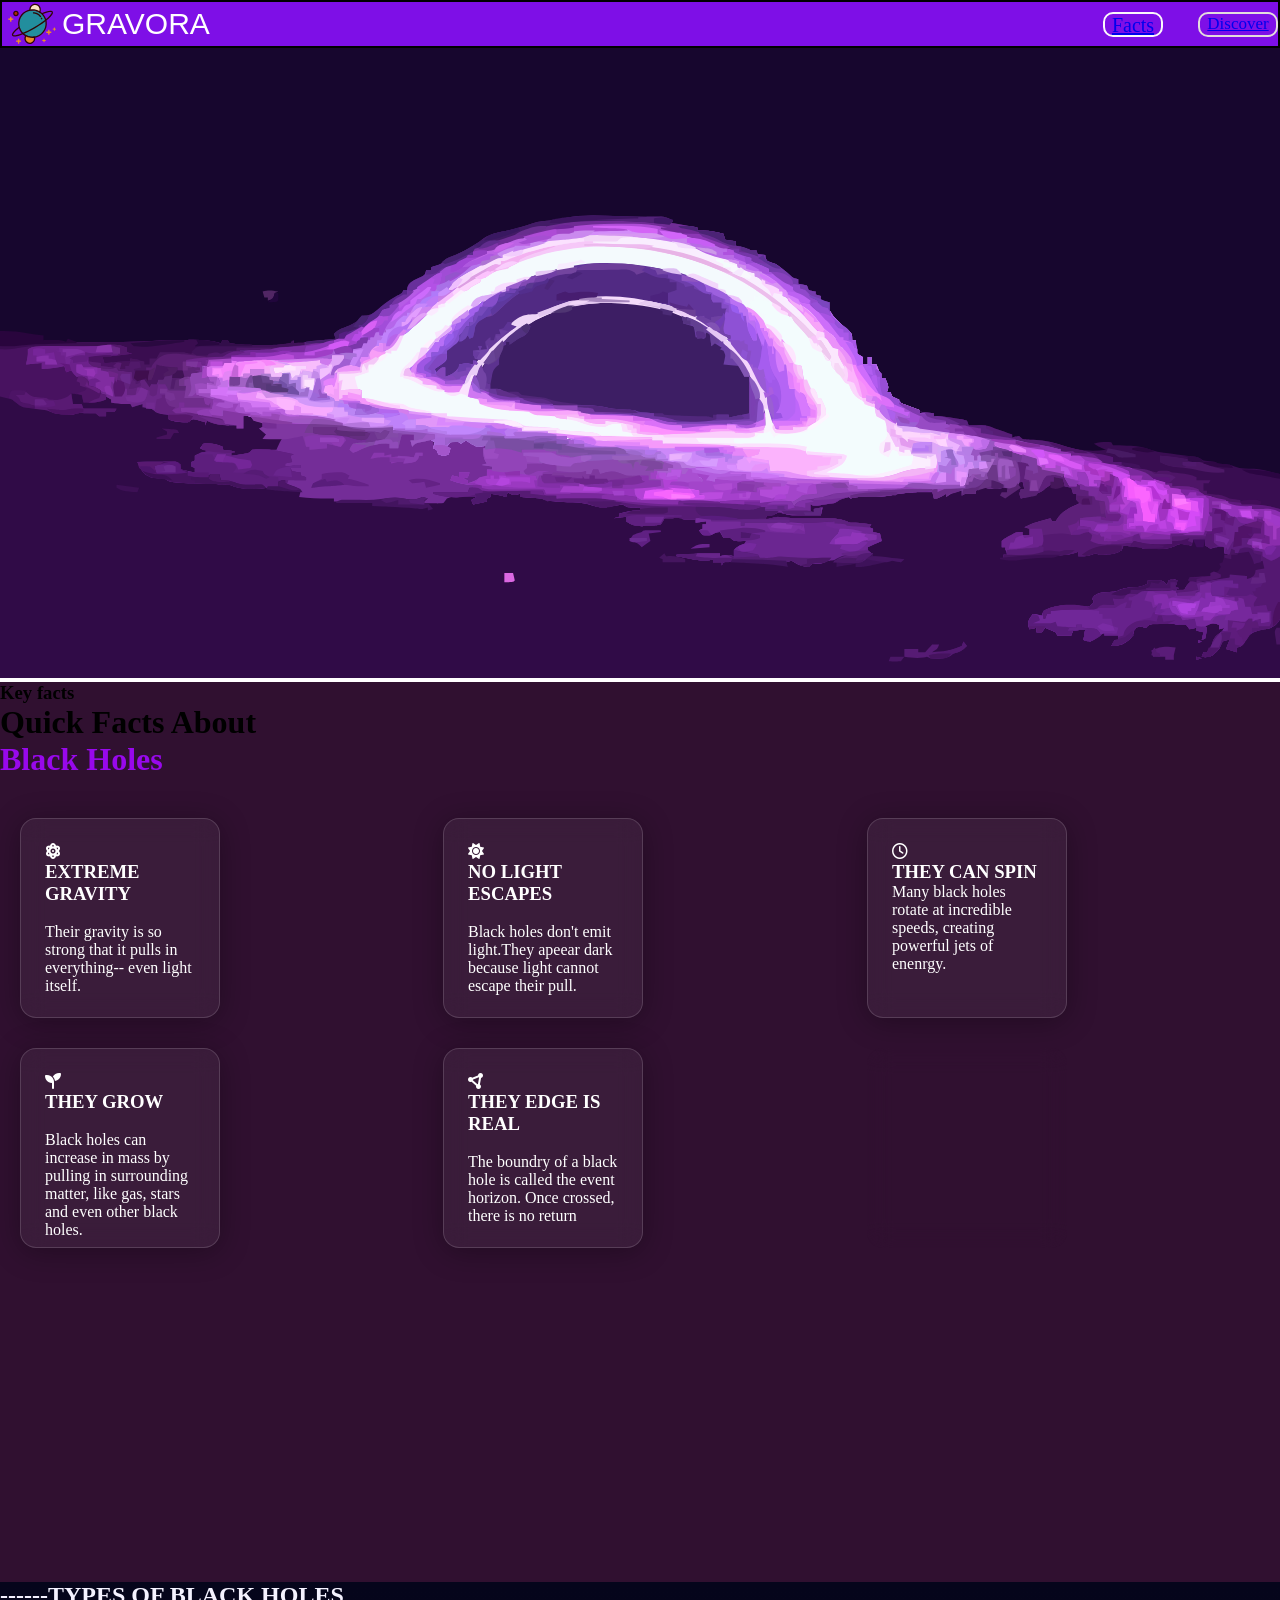
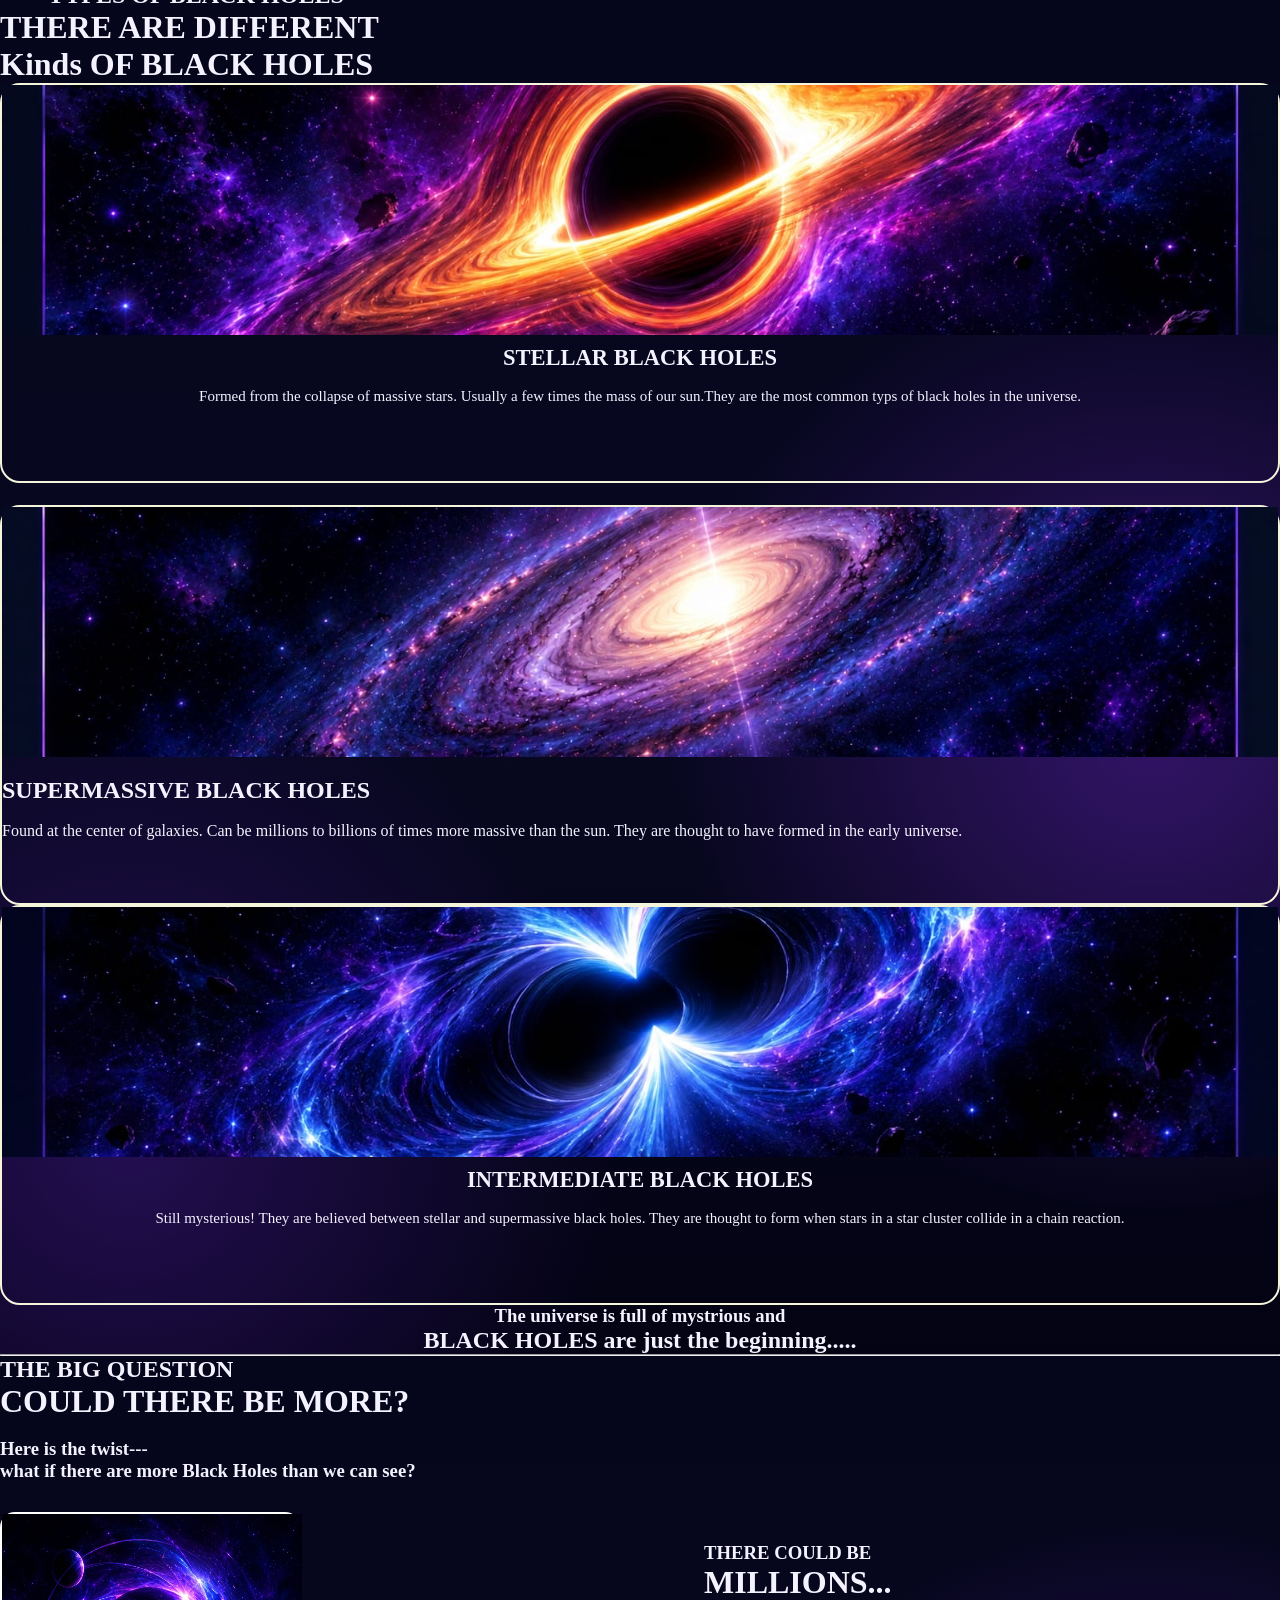
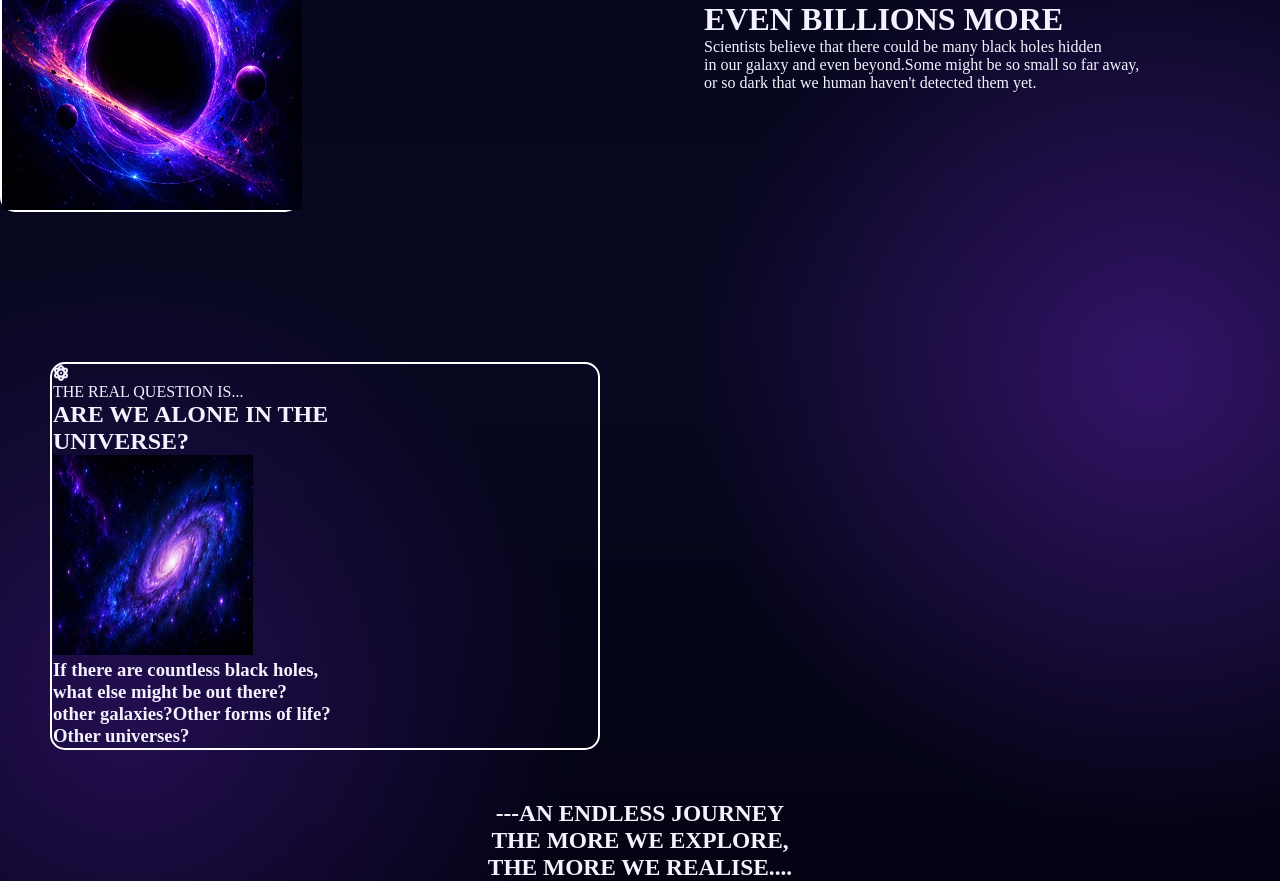
==== index.html @ 08307da7 "this push is just for confirm only CICD pipeline and design is still on progress" ====
<!DOCTYPE html>
<html lang="en">
<head>
    <meta charset="UTF-8">
    <meta name="viewport" content="width=device-width, initial-scale=1.0">
    <title>The mystery</title>
    <link rel="stylesheet" href="style.css">
    <link rel="stylesheet" href="https://cdnjs.cloudflare.com/ajax/libs/font-awesome/6.4.0/css/all.min.css">
</head>
<body>
<div class="navbar"> 
    <div class="logo">
    <img src="logo.svg" alt="Logo" Hspace="10" Vspace="10" width="60">
    <div class="logo-text"><p>GRAVORA</p></div>
    </div>
    <div class="navbutn">
       <div class="facts"> <a href="#facts">Facts</a></div>
       <div class="discover"><a href="#discover">Discover
       </a></div>
       </div>

    </div>
</div>  
<main>
   <div class="hero-image">
    <img src="bg image.svg" alt="background image" height="630px" width="100%">
   <div class="hero-text">
    </div>
   </div>
   <!--Second page about for information -->
   <div class="page2">
   <div class="page2text">
    <h3>Key facts</h3>
    </div>
    <div class="pagetext2">
    <h1>Quick Facts About</h1>
    </div>
    <div class="blk">
        <h1>Black Holes</h1>
    </div>
   <div class="cards-grid">
    <!--Cards code-->
    <div class="glass-card">
        <i class="fa-solid fa-atom"></i>
    
    <br>
    <h3>EXTREME GRAVITY</h3>
    <br>
    <P>Their gravity is so strong that it pulls
        in everything-- even light itself.
    </P>
    </div>
    <div class="glass-card">
    <i class="fa-solid fa-sun"></i>
    <h3> NO LIGHT ESCAPES</h3>
    <br>
    <P>Black holes don't emit light.They apeear dark 
        because light cannot escape their pull.
    </P>
    </div>
    <div class="glass-card">
    <i class="fa-regular fa-clock"></i>
    <h3>THEY CAN SPIN</h3>
    <P>Many black holes rotate at incredible speeds,
        creating powerful jets of enenrgy.
    </P>
    </div>
    <div class="glass-card">
    <i class="fa-solid fa-seedling"></i>
    <h3>THEY GROW</h3>
    <BR>
<P> Black holes can increase in mass by pulling in surrounding
    matter, like gas, stars and even other black holes.
</P>
    </div>
    <div class="glass-card">
    <i class="fa-solid fa-circle-nodes"></i>
    <h3>THEY EDGE IS REAL</h3>
    <BR>
    <P>The boundry of a black hole is called the event horizon.
         Once crossed, there is no return</P>
    </div>
    <div class="glass-card">
    <i class="fa-solid fa-hands-holding-circle"></i>
    <h3>THEY HELP THE UNIVERSE</h3>
    <BR>
    <P>Black holes play an crucial role in the formation of galaxies and
        the balance of the cosmos.
    </P>
    </div>

   </div>
   </div>
   <div class="page3">
    <h2>------TYPES OF BLACK HOLES</h2>
    <H1>THERE ARE DIFFERENT<BR>
     Kinds OF BLACK HOLES
    </H1>
    <div class="info-cards">
    <div class="cards3">
    <div class="bh-card"><img src="1st.jpeg" alt="stellar"></div>
    <div class="onetext"><h2>STELLAR BLACK HOLES</h2>
    <BR>
    <P>Formed from the collapse of massive stars. Usually
        a few times the mass of our sun.They are the most 
        common typs of black holes in the universe.
    </P>
    </div>
    </div>
   <div class="cards3">
    <div class="bh-card"><img src="2nd.jpeg" alt="stellar"></div>
    <div class="secondtext"></div><h2>SUPERMASSIVE BLACK HOLES</h2>
    <BR>
    <P>
     Found at the center of galaxies. Can be millions to
     billions of times more massive than the sun. They
      are thought to have formed in the early universe.   
    </P>
    </div>
    </div>

   <div class="cards3">
    <div class="bh-card"><img src="3rd.jpeg" alt="stellar"></div>
    <div class="thirdtext"><h2>INTERMEDIATE BLACK HOLES</h2>
    <BR>
    <P>Still mysterious! They are believed between stellar
       and supermassive black holes. They are thought to form when stars
        in a star cluster collide in a chain reaction.
    </P>
    </div>
    </div>
    <div class="lasttext">
        <h3>The universe is full of mystrious and</h3>
        <h2>BLACK HOLES are just the beginning.....</h2>
    </div>
    </div>
    <hr>
    <!--Code for the fourth page-->
    <div class="fourthpage">
        <div class="starttext">
        <H2>THE BIG QUESTION</H2>
          <H1> COULD THERE BE MORE?</H1>
        </div>
        <br>
        <div class="LINES">
          <h3>Here is the twist---<br>
            what if there are more Black Holes than we can see?
          </h3> 
        </div>
        <div class="blackholeimg">
            <img src="side.jpeg" alt="blkhole" width="300">
        </div>
        <div class="TEXT">
            <h3>THERE COULD BE</h3>
            <H1>MILLIONS...<BR>
            EVEN BILLIONS MORE</H1>
            <p>Scientists believe that there could be many black holes hidden<br>
            in our galaxy and even beyond.Some might be so small so far away,<br>
        or so dark that we human haven't detected them yet.</p>
        </div>
        <div class="box">
            <i class="fa-solid fa-atom"></i>
             <p> THE REAL QUESTION IS...
             </p>
             <h2>ARE WE ALONE IN THE<BR>
            UNIVERSE?</h2>
        
            <div class="monster"><img src="boximage.jpeg" alt="universe" height="200" width="200"></div>
            <div class="paragraph">
            <h3>If there are countless black holes,<br>
            what else might be out there?<br>
        other galaxies?Other forms of life?<br>
    Other universes?</h3>
    </div>
        </div>
        <div class="bottomtext">
            <h3>---AN ENDLESS JOURNEY<BR>
                THE MORE WE EXPLORE,<BR>
                THE MORE WE REALISE....
            </h3>
        </div>
    </div>
   </main>

</body>
</html>
---- style.css ----
*{
    padding:0%;
    margin:0%;
    box-sizing:border-box;
}
.logo{
    display:flex;
    justify-content:flex-start;
    align-items:center;
}
.navbar{
    height:3em;
    display:flex;
    justify-content:space-between;
    align-items:center;
    border:2px solid black;
    background-color:rgb(126, 15, 231)
}
.navbutn{
    display:flex;
    justify-content:space-evenly;
    align-items:center;
    gap:35px;

}
.logo-text{
    font-size:30px;
    color: white;
    font-family:sans-serif;
}
.facts{
    border: 2px solid rgb(251, 248, 251);
    color:rgb(34, 32, 36);
    border-radius:10px;
    height: 25px;
    width: 60px;
    display:flex;
    justify-content:space-evenly;
    text-decoration:none;
    align-items:left;
    font-size:20px;
    text-decoration:none;
}
.discover{
    border:2px solid rgb(228, 220, 220);
    border-radius:10px;
    height: 25px;
    width: 80px;
    display:flex;
    justify-content:space-around;
    align-items:center;
   font-size:17px;
   font-family:kohinoor;
   color:seashell;
}
.page2text{
    margin-top:0px;

}
.blk{
    color:rgb(152, 8, 236);
}
.page2{
    background-color:rgb(48, 16, 48);
    min-height:100vh;
    padding-bottom:40px;
    margin-top:0px;
}
.cards-grid{
    display:grid;
    grid-template-columns:repeat(3,1fr);
    gap:30px;
    margin-top:40px;
    padding:0 20px;
}
.glass-card{
    background:rgba(255,255,255,0.05);
    backdrop-filter:blur(12px);
    -webkit-backdrop-filter:blur(12px);
    border:1px solid rgba(255, 255, 255, 0.15);
    box-shadow:0 4px 30px rgba(0, 0, 0, 0.3);
    border-radius:16px;
    padding:24px;
    color:#ffffff;
    height:200px;
    width:200px
}
.page3{
    position:relative;
    min-height:100vh;
    background:radial-gradient(circle at 90% 55%, rgba(102,35,190,0.45),
    transparent 35%),
    radial-gradient(circle at 10% 85%, rgba(72,25,150,0.45),
    transparent 30%),
    linear-gradient(180deg,#05051b 0%,#080821 50%,#030313 100%);
    color:#f4f2ff;
}
.info-cards{
    display:grid;
    grid-template-columns:repeat(auto_fit, minmax(350px, 1fr));
    gap:22px;
}
.cards3{
    border: 2px solid beige;
    border-radius:20px;
    height:400px;
    width:100%;
    

}
.bh-card img{
    width:100%;
    height:250px;
    object-fit:cover;
    display:block;
    margin-top: 0px;
    padding:0px;
}
.onetext{
    padding:10px;
margin-bottom:0px;
    font-size:15px;
    text-align:center;
}
.secondtext{
    padding:10px;
    margin-bottom:0px;
    font-size:15px;
    text-align:center;
}
.thirdtext{
    padding:10px;
    font-size:15px;
    text-align:center;
}
.lasttext{
    text-align:center;
}
.fourthpage{
    
    position:relative;
    min-height:100vh;
    background:radial-gradient(circle at 90% 55%, rgba(102,35,190,0.45),
    transparent 35%),
    radial-gradient(circle at 10% 85%, rgba(72,25,150,0.45),
    transparent 30%),
    linear-gradient(180deg,#05051b 0%,#080821 50%,#030313 100%);
    color:#f4f2ff;
}
.blackholeimg{
    display:flex;
    justify-content:left;
    margin-top:30px;
    border:2px white solid;
    height:300px;
    width:300px;
    border-radius:15px;
}
.TEXT{
   margin-left:auto;
   width:45%;
   transform:translateY(-270px);

}
.box{
    border:2px solid white;
    height:px;
    width:550px;
    border-radius:15px;
    padding:1px;
    margin:50px;
    margin-top:0px

}
.bottomtext{
    text-align:center;
    font-size:20px;
}
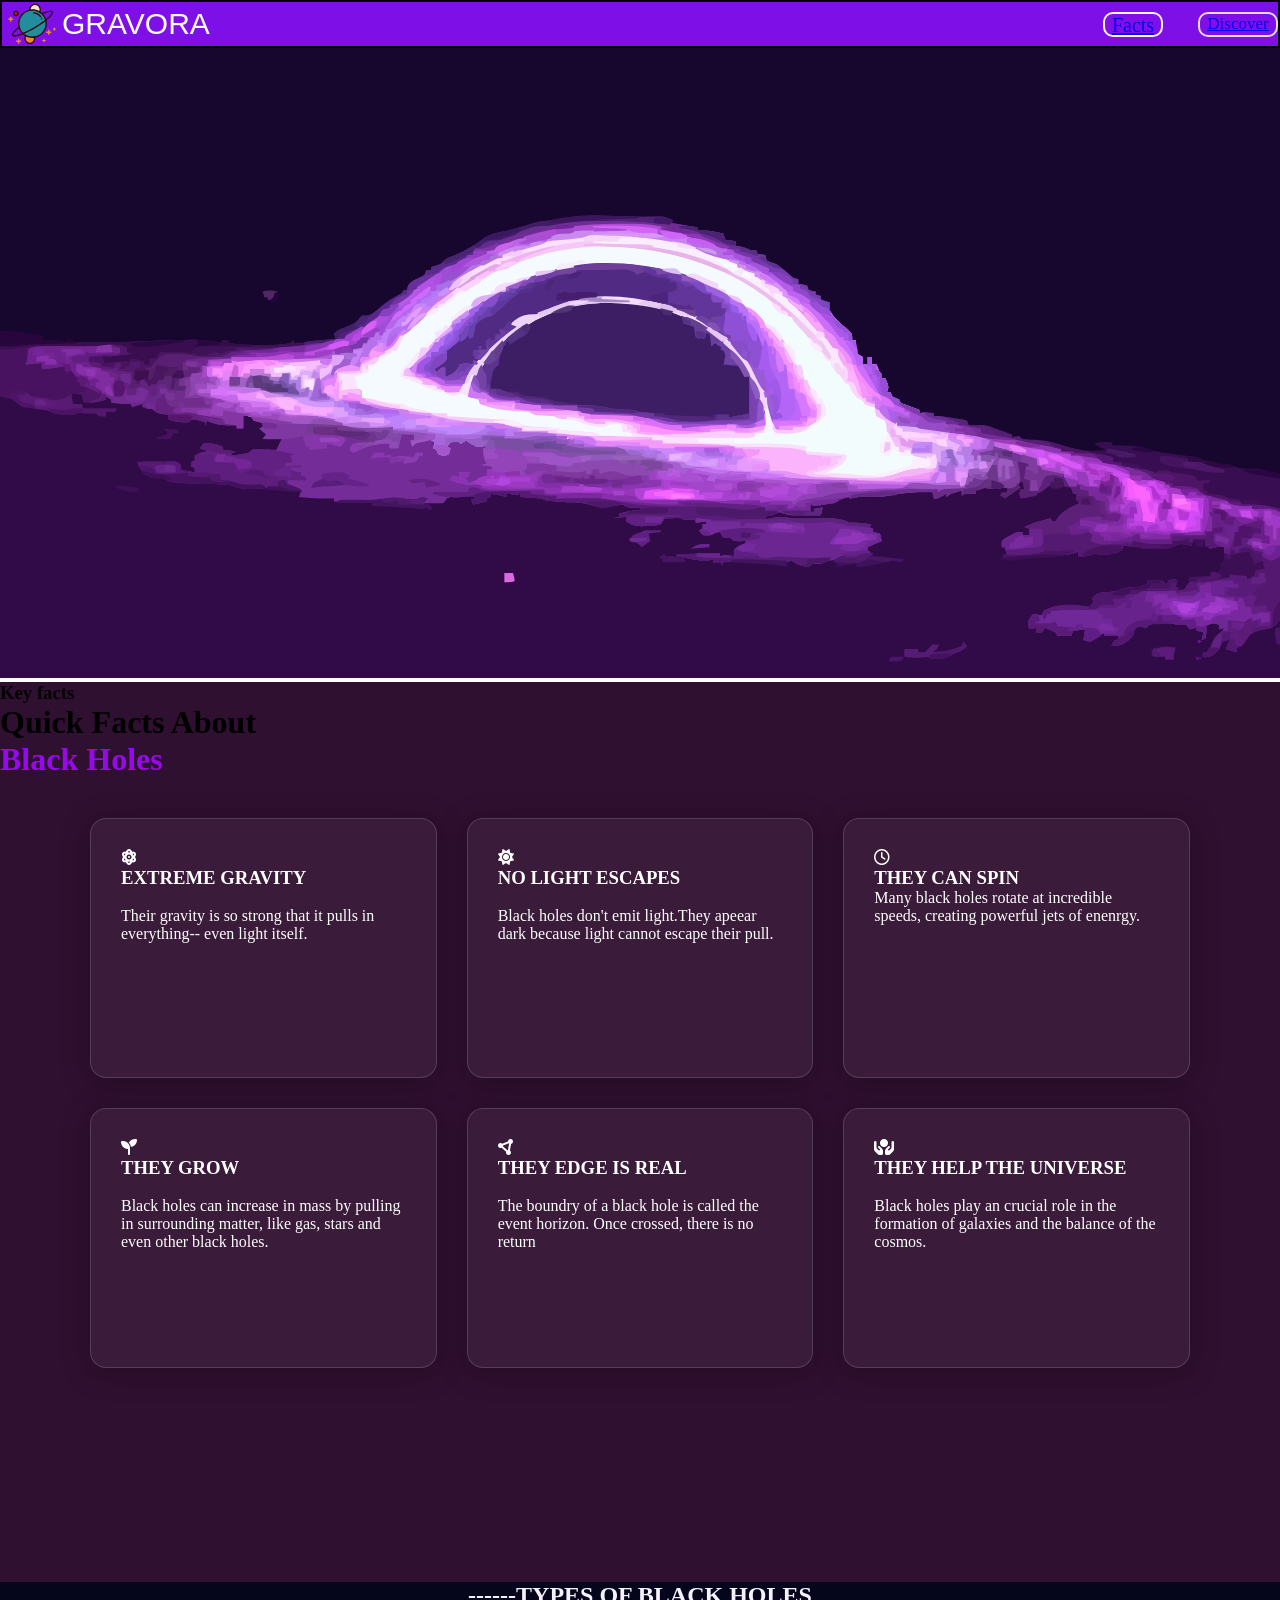
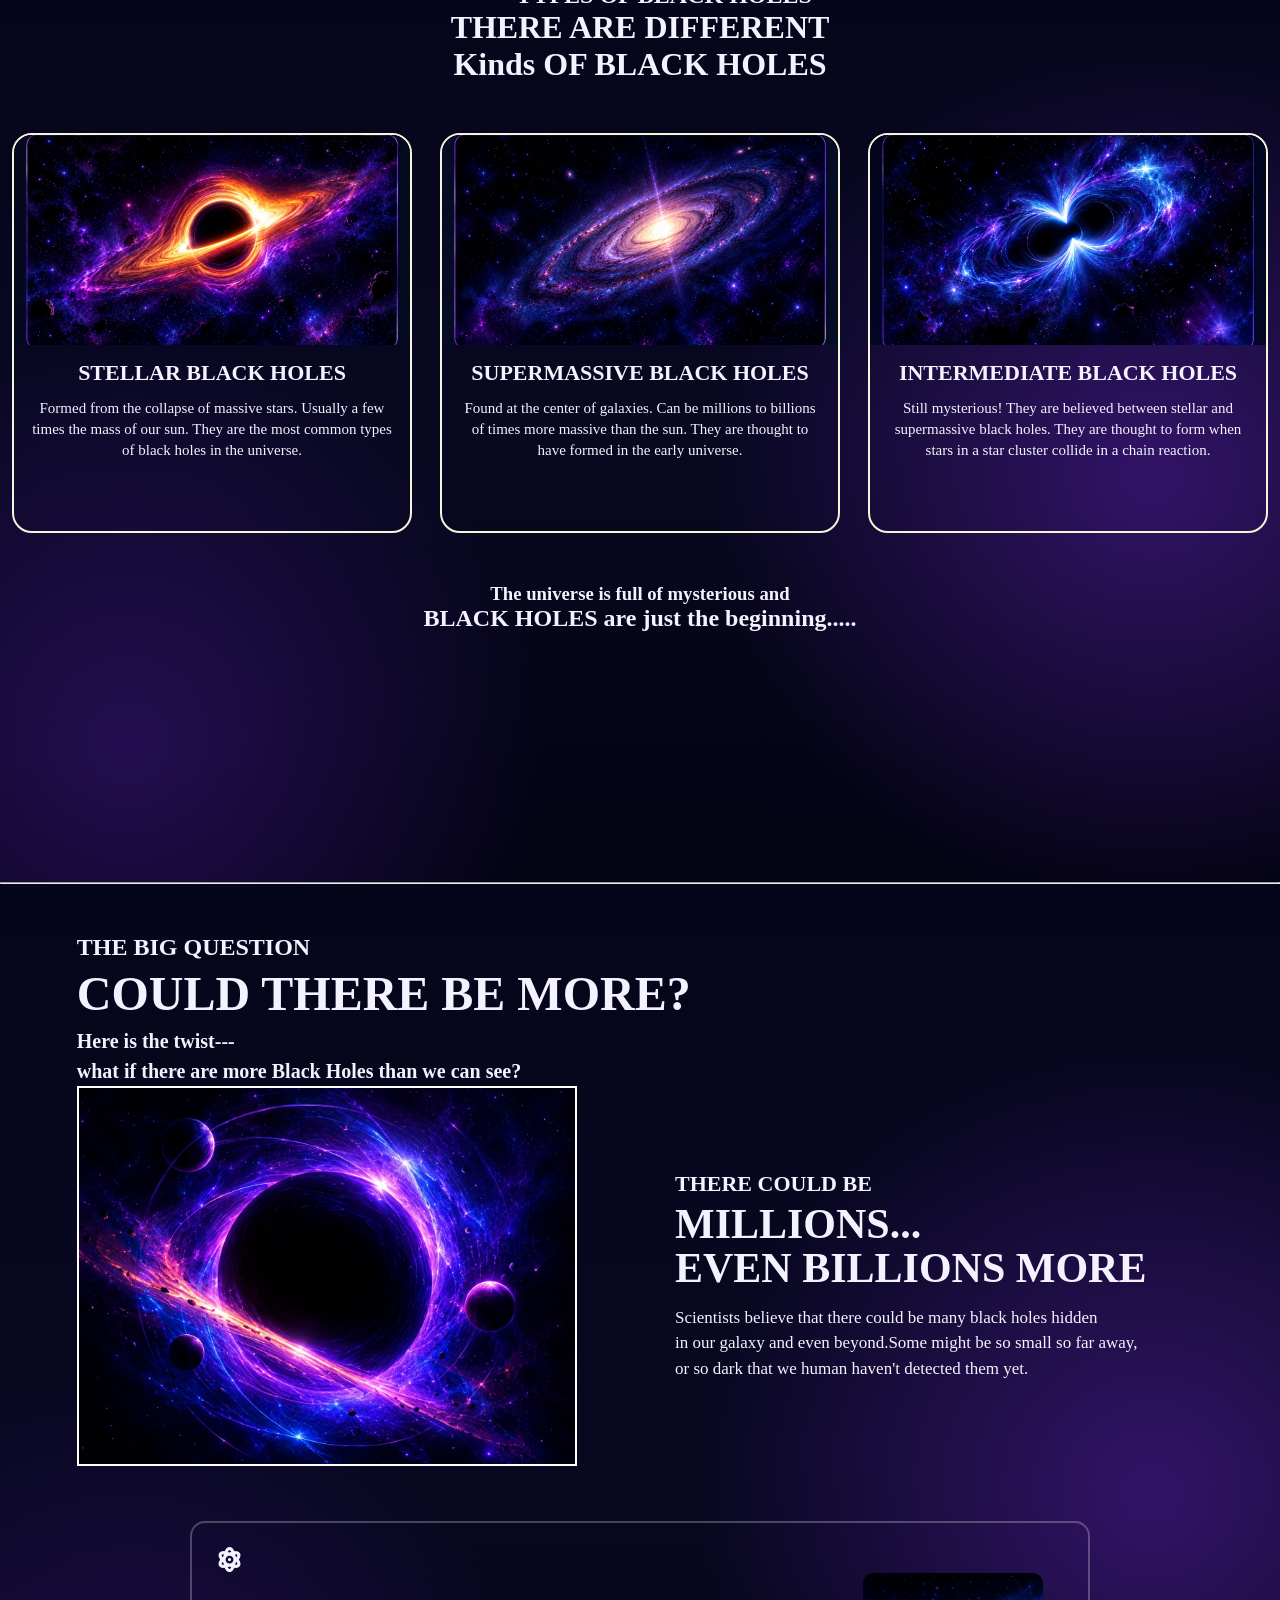
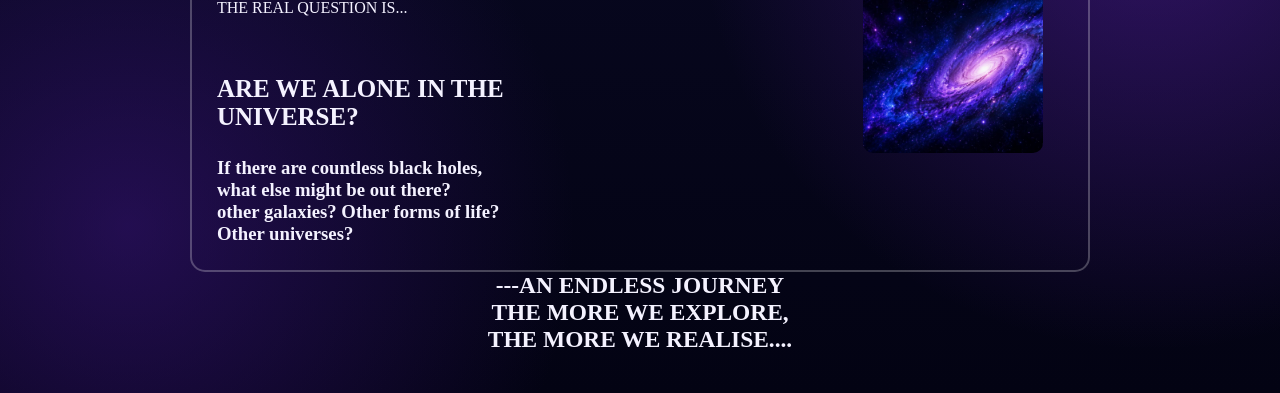
==== commit 67b319b0: "fixing some ui part like 3rd and 4th page are responsive now" ====
--- a/index.html
+++ b/index.html
@@ -91,91 +91,138 @@
 
    </div>
    </div>
-   <div class="page3">
+    <div class="page3">
+
     <h2>------TYPES OF BLACK HOLES</h2>
-    <H1>THERE ARE DIFFERENT<BR>
-     Kinds OF BLACK HOLES
-    </H1>
+
+    <h1>
+        THERE ARE DIFFERENT<br>
+        Kinds OF BLACK HOLES
+    </h1>
+
     <div class="info-cards">
-    <div class="cards3">
-    <div class="bh-card"><img src="1st.jpeg" alt="stellar"></div>
-    <div class="onetext"><h2>STELLAR BLACK HOLES</h2>
-    <BR>
-    <P>Formed from the collapse of massive stars. Usually
-        a few times the mass of our sun.They are the most 
-        common typs of black holes in the universe.
-    </P>
-    </div>
-    </div>
-   <div class="cards3">
-    <div class="bh-card"><img src="2nd.jpeg" alt="stellar"></div>
-    <div class="secondtext"></div><h2>SUPERMASSIVE BLACK HOLES</h2>
-    <BR>
-    <P>
-     Found at the center of galaxies. Can be millions to
-     billions of times more massive than the sun. They
-      are thought to have formed in the early universe.   
-    </P>
-    </div>
-    </div>
-
-   <div class="cards3">
-    <div class="bh-card"><img src="3rd.jpeg" alt="stellar"></div>
-    <div class="thirdtext"><h2>INTERMEDIATE BLACK HOLES</h2>
-    <BR>
-    <P>Still mysterious! They are believed between stellar
-       and supermassive black holes. They are thought to form when stars
-        in a star cluster collide in a chain reaction.
-    </P>
-    </div>
-    </div>
+
+        <!-- CARD 1 -->
+        <div class="cards3">
+            <div class="bh-card">
+                <img src="1st.jpeg" alt="stellar">
+            </div>
+
+            <div class="onetext">
+                <h2>STELLAR BLACK HOLES</h2>
+                <p>
+                    Formed from the collapse of massive stars. Usually
+                    a few times the mass of our sun. They are the most
+                    common types of black holes in the universe.
+                </p>
+            </div>
+        </div>
+
+
+        <!-- CARD 2 -->
+        <div class="cards3">
+            <div class="bh-card">
+                <img src="2nd.jpeg" alt="supermassive">
+            </div>
+
+            <div class="secondtext">
+                <h2>SUPERMASSIVE BLACK HOLES</h2>
+                <p>
+                    Found at the center of galaxies. Can be millions to
+                    billions of times more massive than the sun. They
+                    are thought to have formed in the early universe.
+                </p>
+            </div>
+        </div>
+
+
+        <!-- CARD 3 -->
+        <div class="cards3">
+            <div class="bh-card">
+                <img src="3rd.jpeg" alt="intermediate">
+            </div>
+
+            <div class="thirdtext">
+                <h2>INTERMEDIATE BLACK HOLES</h2>
+                <p>
+                    Still mysterious! They are believed between stellar
+                    and supermassive black holes. They are thought to form
+                    when stars in a star cluster collide in a chain reaction.
+                </p>
+            </div>
+        </div>
+
+    </div>
+
+
+    <!-- TEXT BELOW ALL THREE CARDS -->
     <div class="lasttext">
-        <h3>The universe is full of mystrious and</h3>
+        <h3>The universe is full of mysterious and</h3>
         <h2>BLACK HOLES are just the beginning.....</h2>
     </div>
-    </div>
-    <hr>
+
+</div>
+
+<hr>
     <!--Code for the fourth page-->
     <div class="fourthpage">
         <div class="starttext">
-        <H2>THE BIG QUESTION</H2>
-          <H1> COULD THERE BE MORE?</H1>
-        </div>
-        <br>
+          <h2>THE BIG QUESTION</h2>
+          <h1> COULD THERE BE MORE?</h1>
+        </div>
+        
         <div class="LINES">
-          <h3>Here is the twist---<br>
+          <h3>
+            Here is the twist---<br>
             what if there are more Black Holes than we can see?
           </h3> 
         </div>
-        <div class="blackholeimg">
-            <img src="side.jpeg" alt="blkhole" width="300">
-        </div>
+        <!--giving this image to a container img + text -->
+        <div class="question-content">
+
+            <div class="blackholeimg">
+                <img src="side.jpeg" alt="black hole" >
+            </div>
+        
         <div class="TEXT">
             <h3>THERE COULD BE</h3>
-            <H1>MILLIONS...<BR>
-            EVEN BILLIONS MORE</H1>
-            <p>Scientists believe that there could be many black holes hidden<br>
-            in our galaxy and even beyond.Some might be so small so far away,<br>
-        or so dark that we human haven't detected them yet.</p>
-        </div>
+
+            <h1>
+                MILLIONS...<br>
+                EVEN BILLIONS MORE
+            </h1>
+            <p>
+                Scientists believe that there could be many black holes hidden<br>
+                 in our galaxy and even beyond.Some might be so small so far away,<br>
+                or so dark that we human haven't detected them yet.
+            </p>
+        </div>
+     </div>
+        <!-- question box guys -->
         <div class="box">
+
             <i class="fa-solid fa-atom"></i>
-             <p> THE REAL QUESTION IS...
-             </p>
-             <h2>ARE WE ALONE IN THE<BR>
-            UNIVERSE?</h2>
+
+            <p> THE REAL QUESTION IS...</p>
+            <h2>ARE WE ALONE IN THE<br>
+                UNIVERSE?</h2>
         
-            <div class="monster"><img src="boximage.jpeg" alt="universe" height="200" width="200"></div>
+            <div class="monster">
+                <img src="boximage.jpeg" alt="universe" >
+            </div>
+
             <div class="paragraph">
             <h3>If there are countless black holes,<br>
-            what else might be out there?<br>
-        other galaxies?Other forms of life?<br>
-    Other universes?</h3>
-    </div>
-        </div>
+                what else might be out there?<br>
+                other galaxies? Other forms of life?<br>
+                Other universes?
+            </h3>
+    </div>
+</div>
+
         <div class="bottomtext">
-            <h3>---AN ENDLESS JOURNEY<BR>
-                THE MORE WE EXPLORE,<BR>
+            <h3>---AN ENDLESS JOURNEY<br>
+                THE MORE WE EXPLORE,<br>
                 THE MORE WE REALISE....
             </h3>
         </div>
--- a/style.css
+++ b/style.css
@@ -70,8 +70,8 @@
     display:grid;
     grid-template-columns:repeat(3,1fr);
     gap:30px;
-    margin-top:40px;
-    padding:0 20px;
+    width: min(1100px, 90%);
+    margin: 40px auto 0;
 }
 .glass-card{
     background:rgba(255,255,255,0.05);
@@ -80,10 +80,14 @@
     border:1px solid rgba(255, 255, 255, 0.15);
     box-shadow:0 4px 30px rgba(0, 0, 0, 0.3);
     border-radius:16px;
-    padding:24px;
+    padding:30px;
     color:#ffffff;
-    height:200px;
-    width:200px
+    height:260px;
+    width:100%;
+}
+.page3 > h2,
+.page3 > h1 {
+    text-align: center;
 }
 .page3{
     position:relative;
@@ -97,82 +101,262 @@
 }
 .info-cards{
     display:grid;
-    grid-template-columns:repeat(auto_fit, minmax(350px, 1fr));
-    gap:22px;
+    grid-template-columns:repeat(3, 400px);
+    justify-content:center;
+    flex-wrap:wrap;
+    gap:28px;
+    padding:50px;
+    align-items: flex-start;
 }
 .cards3{
     border: 2px solid beige;
     border-radius:20px;
     height:400px;
-    width:100%;
-    
-
+    width:400px;
+    overflow: hidden;
 }
 .bh-card img{
     width:100%;
-    height:250px;
+    height:210px;
     object-fit:cover;
     display:block;
     margin-top: 0px;
     padding:0px;
 }
 .onetext{
-    padding:10px;
-margin-bottom:0px;
-    font-size:15px;
-    text-align:center;
-}
-.secondtext{
-    padding:10px;
+    padding:15px;
     margin-bottom:0px;
     font-size:15px;
     text-align:center;
+    color:#f4f2ff
+}
+.secondtext{
+    padding:15px;
+    margin-bottom:0px;
+    font-size:15px;
+    text-align:center;
+    color:#f4f2ff
 }
 .thirdtext{
-    padding:10px;
+    padding:15px;
     font-size:15px;
     text-align:center;
+    color:#f4f2ff
+}
+.onetext h2,.secondtext h2,.thirdtext h2 {
+    font-size: 22px;
+    margin-bottom: 12px;
+}
+.onetext p,.secondtext p,.thirdtext p {
+    font-size: 15px;
+    line-height: 1.4;
 }
 .lasttext{
     text-align:center;
 }
 .fourthpage{
-    
     position:relative;
     min-height:100vh;
-    background:radial-gradient(circle at 90% 55%, rgba(102,35,190,0.45),
-    transparent 35%),
-    radial-gradient(circle at 10% 85%, rgba(72,25,150,0.45),
-    transparent 30%),
-    linear-gradient(180deg,#05051b 0%,#080821 50%,#030313 100%);
+    padding: 50px 6% 40px;
+    background:
+      radial-gradient(
+        circle at 90% 55%, 
+        rgba(102,35,190,0.45),
+        transparent 35%
+ ),
+    radial-gradient(
+       circle at 10% 85%,
+     rgba(72,25,150,0.45),
+       transparent 30%
+       ),
+    linear-gradient(
+        180deg,
+        #05051b 0%,
+        #080821 50%,
+        #030313 100%
+        );
     color:#f4f2ff;
 }
+/* top heading guys starttext wala */
+.starttext{
+    text-align: left;
+    margin-bottom: 5px;
+}
+.starttext h2 {
+    font-size: 24px;
+    margin-bottom: 5px;
+}
+.starttext h1 {
+    font-size: 48px;
+    margin: 0;
+}
+/* twist wali line guys hara pr h */
+.LINES h3 {
+    font-size: 20px;
+    line-height: 1.5;
+}
+/* image and text wala container jo nya div bana h */
+.question-content {
+    display: grid;
+    grid-template-columns: 1fr 1fr;
+    align-items: center;
+    gap: 70px;
+    max-width: 1200px;
+    margin: 0 auto;
+}
+/* black hole wali image */
 .blackholeimg{
-    display:flex;
-    justify-content:left;
-    margin-top:30px;
-    border:2px white solid;
-    height:300px;
-    width:300px;
-    border-radius:15px;
+    width: 100%;
+    max-width: 500px;
+    height: 380px;
+    margin: 0;
+    border: 2px solid white;
+    overflow: hidden
+}
+.blackholeimg img {
+    width: 100%;
+    height: 100%;
+    object-fit: cover;
+    display: block;
 }
 .TEXT{
-   margin-left:auto;
-   width:45%;
-   transform:translateY(-270px);
-
+   margin: 0;
+   width:100%;
+   transform: none
+
+}
+.TEXT h3 {
+    font-size: 22px;
+    margin-bottom: 5px;
+}
+.TEXT h1 {
+    font-size: 42px;
+    line-height: 1.05;
+    margin-bottom: 15px
+}
+.TEXT p {
+    font-size: 17px;
+    line-height: 1.5;
 }
 .box{
-    border:2px solid white;
-    height:px;
-    width:550px;
-    border-radius:15px;
-    padding:1px;
-    margin:50px;
-    margin-top:0px
-
+    width: min(900px, 100%);
+    min-height: 220px;
+    margin: 55px auto 0;
+    border: 2px solid rgba(255,255,255,0.25);
+    border-radius: 15px;
+    padding: 25px;
+    display: grid;
+    grid-template-columns: 1fr 200px;
+    column-gap: 30px;
+    align-items: center;
+}
+.box > i {
+    font-size: 25px;
+    grid-column: 1 / -1;
+}
+.box > p {
+    font-size: 16px;
+    margin-bottom: 5px;
+}
+.box h2 {
+    font-size: 25px;
+    margin: 0;
+}
+.monster {
+    grid-column: 2;
+    grid-row: 2 / span 2;
+}
+.monster img {
+    width: 180px;
+    height: 180px;
+    object-fit: cover;
+    border-radius: 10px;
+}
+.paragraph {
+    grid-column: 1;
+}
+.paragrapgh P {
+    font-size: 16px;
+    line-height: 1.5;
 }
 .bottomtext{
     text-align:center;
     font-size:20px;
 }
+@media (max-width: 125px){
+    .info-cards {
+         grid-template-columns:1fr;
+         justify-items:center;
+         padding:30px 20px;
+    }
+     
+}
+@media (max-width: 900){
+    .cards-grid {
+        grid-template-columns: repeat(2, 1fr);
+    }
+}
+@media (max-width: 600px){
+    .cards-grid {
+        grid-template-columns: 1fr;
+        width: 90%
+    }
+    .glass-card {
+        min-height: 240px;
+        padding: 25px;
+    }
+}
+@media (max-width: 800px){
+    .forthpage {
+        padding: 35px 20px;
+    }
+    .starttext h2 {
+        font-size: 20px;
+    }
+    .starttext h1 {
+        font-size: 17px;
+    }
+    .LINES h3 {
+        font-size: 17px;
+    }
+    .question-content {
+        grid-template-columns: 1fr;
+        gap: 30px;
+    }
+    .blackholeimg {
+        width: 100%;
+        height: 330px;
+        max-width: none;
+    }
+    .TEXT h3 {
+        font-size: 20px;
+    }
+
+    .TEXT h1 {
+        font-size: 35px;
+    }
+
+    .TEXT p {
+        font-size: 16px;
+    }
+    .box {
+        grid-template-columns: 1fr;
+        margin-top: 40px;
+        padding: 20px;
+    }
+    .monster {
+        grid-column: auto;
+        grid-row: auto;
+        margin-top: 20px;
+    }
+    .monster img {
+        width: 150px;
+        height: 150px;
+    }
+    .paragrapgh {
+        grid-column: auto;
+    }
+    .bottomtext {
+        margin-top: 35px;
+    }
+}
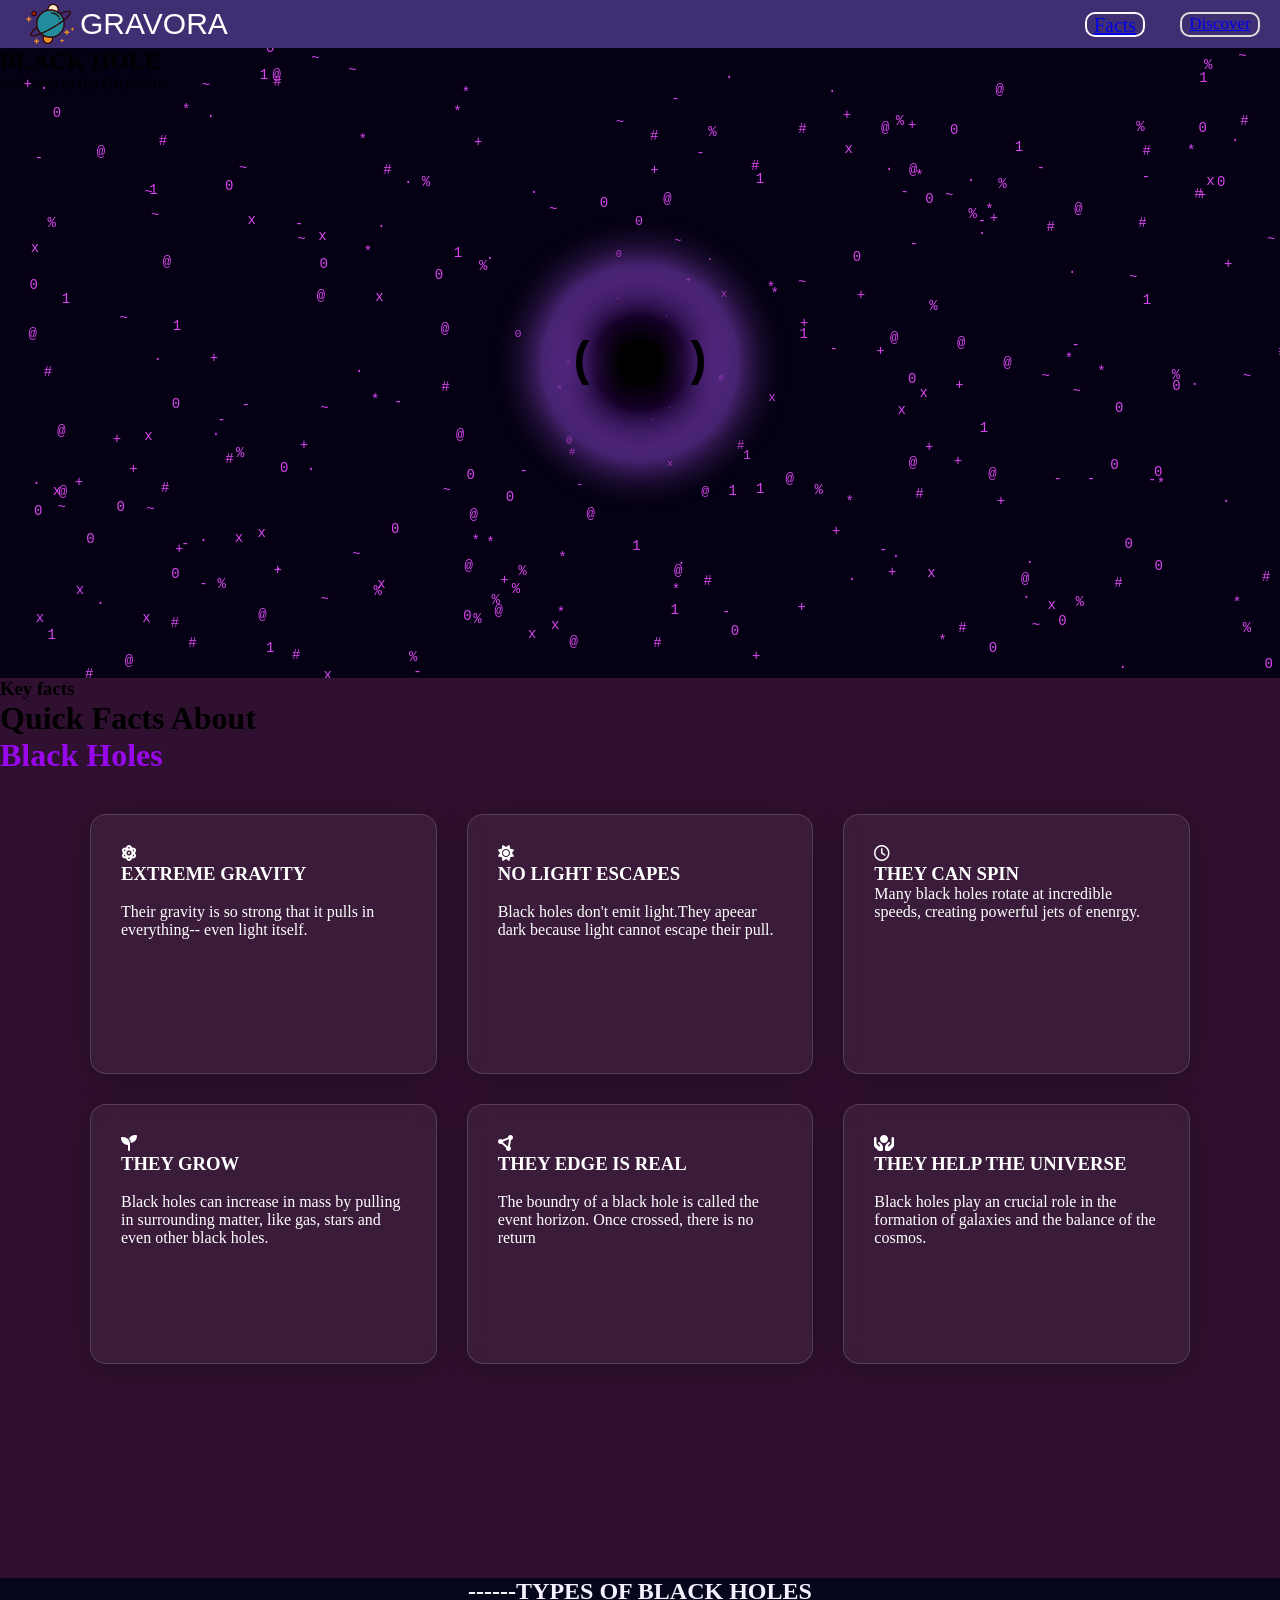
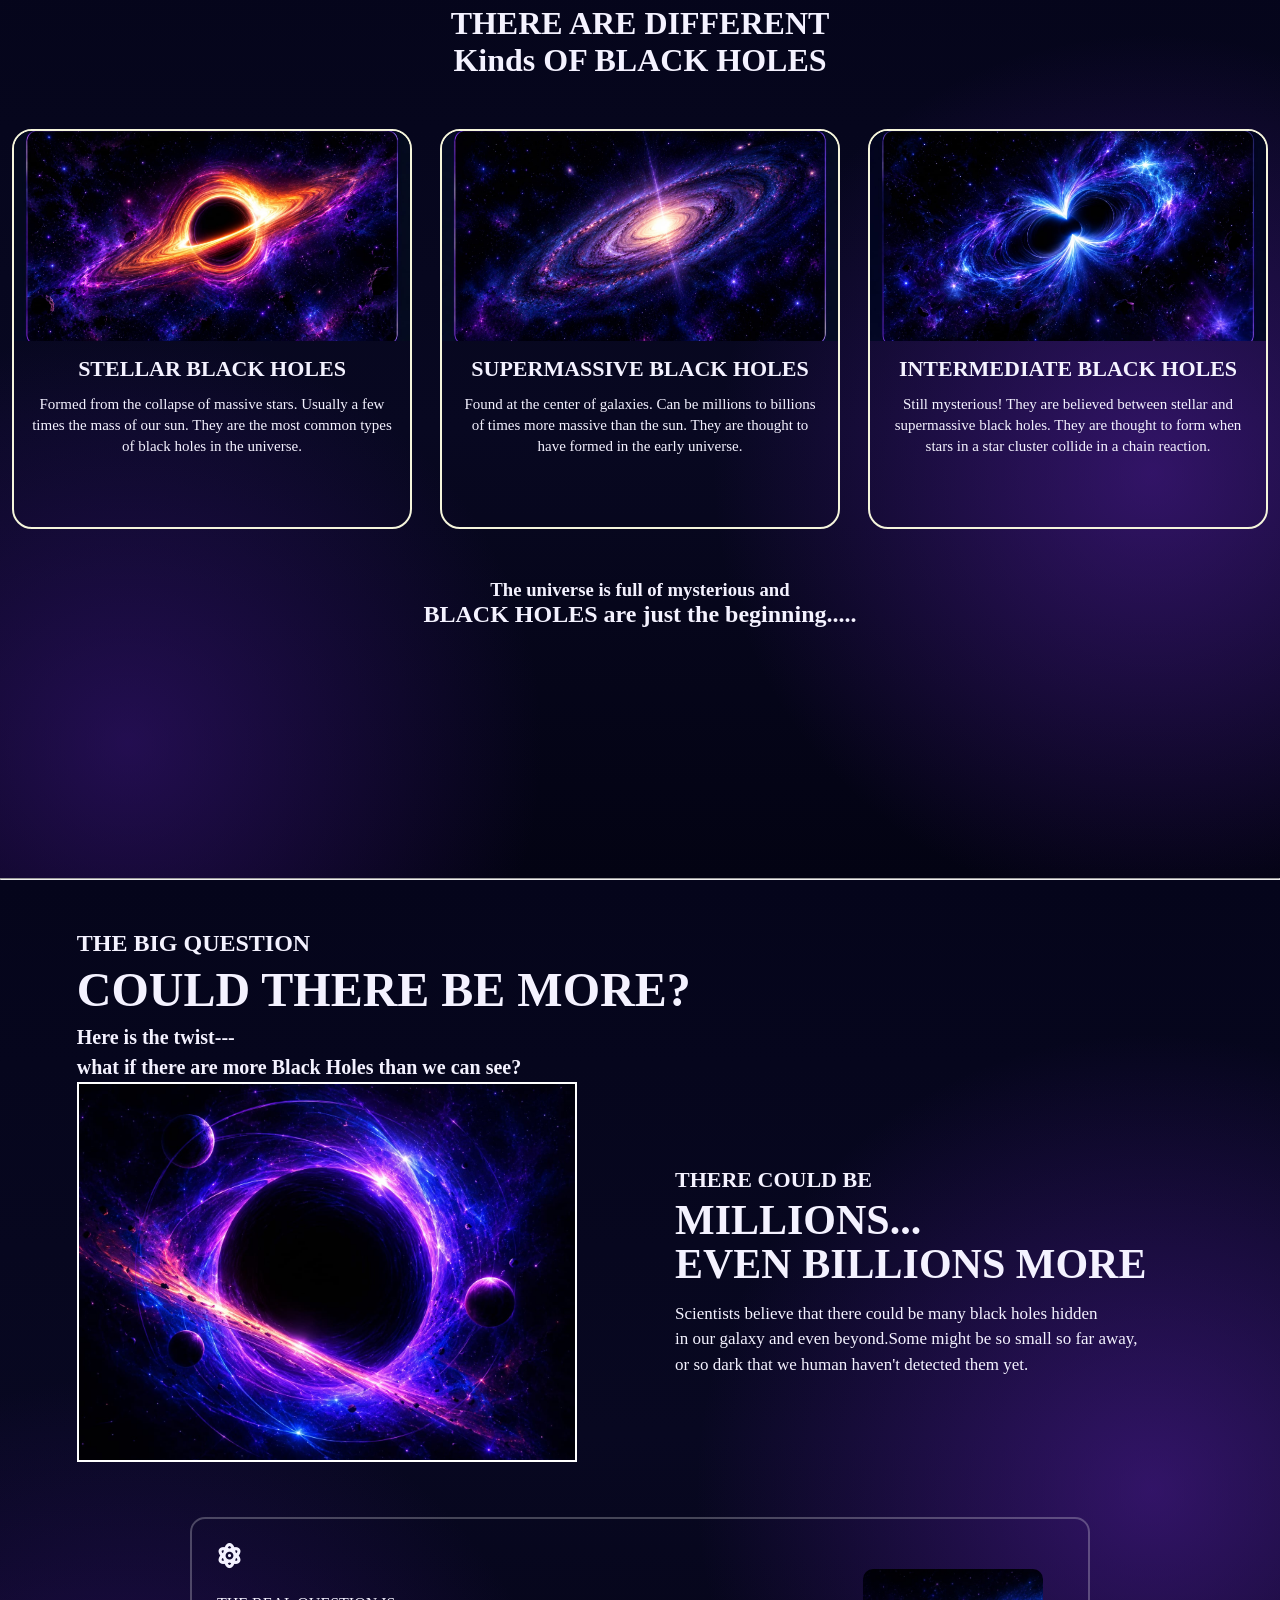
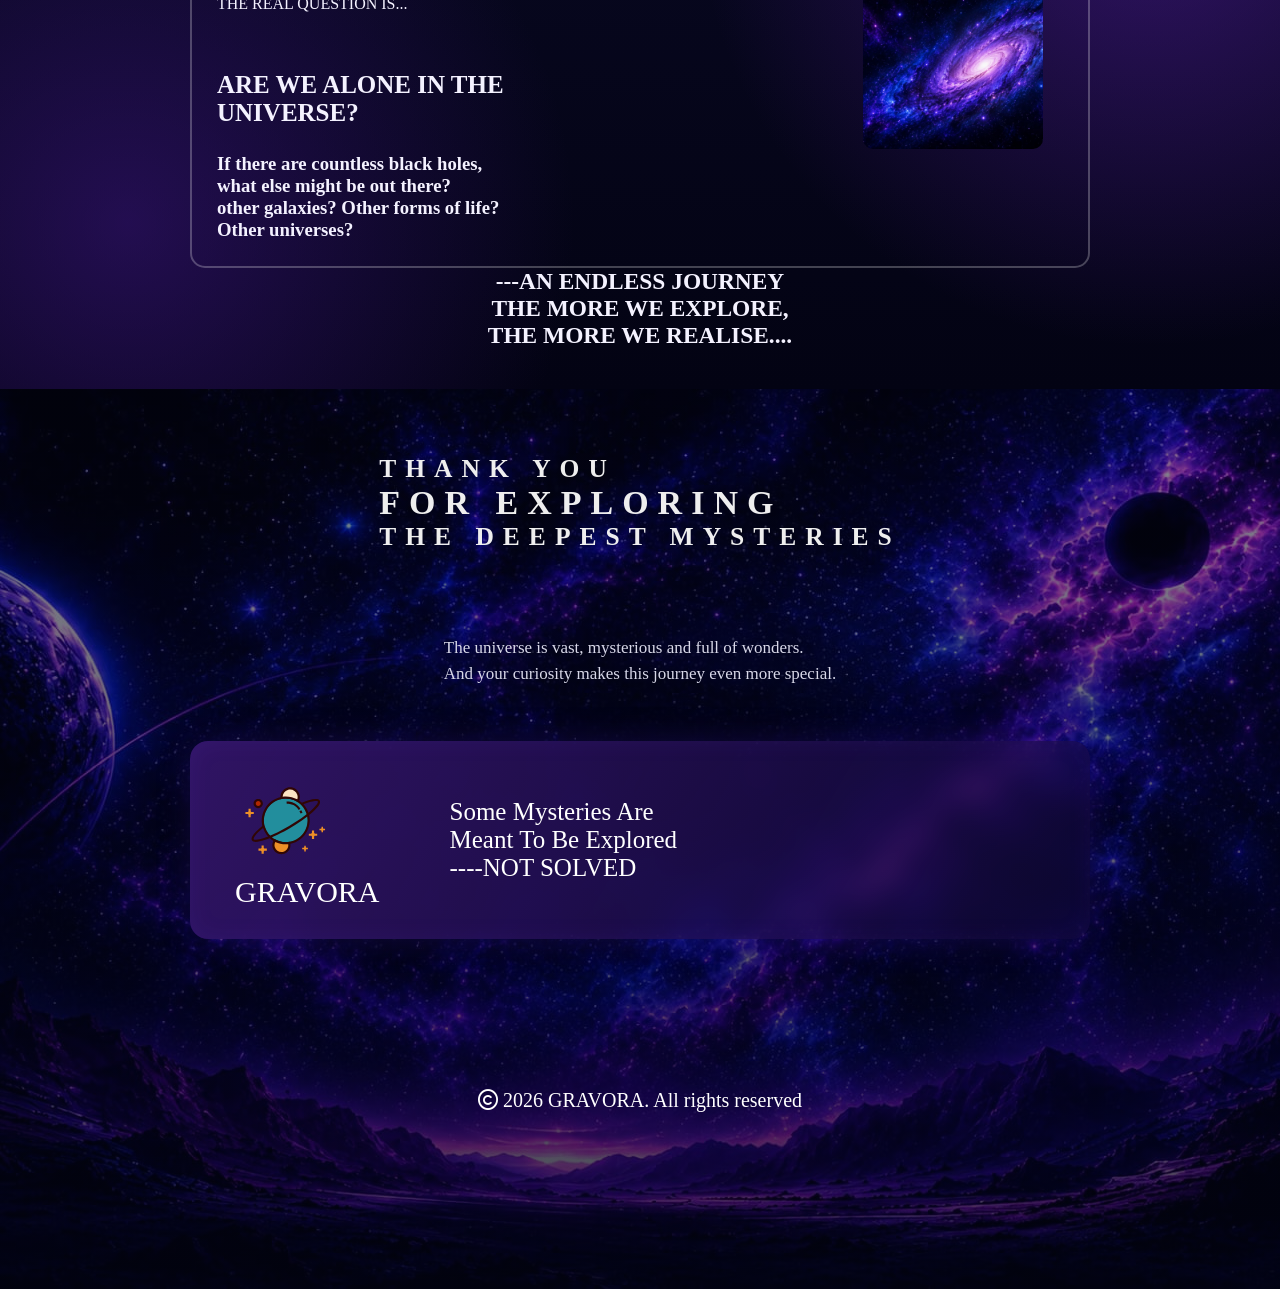
==== commit c6a1bf56: "guys i just fixed an intractive hero section today" ====
--- a/index.html
+++ b/index.html
@@ -17,16 +17,18 @@
        <div class="facts"> <a href="#facts">Facts</a></div>
        <div class="discover"><a href="#discover">Discover
        </a></div>
-       </div>
-
     </div>
 </div>  
 <main>
-   <div class="hero-image">
-    <img src="bg image.svg" alt="background image" height="630px" width="100%">
-   <div class="hero-text">
-    </div>
-   </div>
+     <section class="hero-section" id="heroWrapper">
+        <canvas id="bhCanvas" role="img" aria-label="ASCII Black Hole Animation"></canvas>
+        
+        <!-- Yahan aap apne hero section ka text/buttons daal sakte hain -->
+        <div class="hero-content">
+            <h1>BLACK HOLE </h1>
+            <p>welcome to the GRAVOA</p>
+        </div>
+    </section>
    <!--Second page about for information -->
    <div class="page2">
    <div class="page2text">
@@ -228,6 +230,33 @@
         </div>
     </div>
    </main>
-
+   <!--Code for footer section-->
+   <footer class="final-page">
+    <div class="thank">
+    <h2>THANK YOU</h2>
+    <H1>FOR EXPLORING</H1>
+    <H2>THE DEEPEST MYSTERIES</H2>
+    </div>
+    <div class="quote">
+        <p>The universe is vast, mysterious and full of wonders.<br>
+        And your curiosity makes this journey even more special.</p>
+    </div>
+    <div class="gravora-card">
+        <div class="gravora-logo">
+            <img src="logo.svg" alt="Logo" height="100" width="100">
+            <p>GRAVORA</p>
+            </div>
+            <div class="gravora-text">
+                <p>Some Mysteries Are<BR> Meant To Be Explored <br>
+                ----NOT SOLVED</p>
+            </div>
+            </div>
+
+        <div class="copyright">
+            <p><i class="fa-regular fa-copyright"></i> 2026 GRAVORA. All rights reserved</p>
+        </div>
+    </div>
+   </footer>
+<script src="script.js" defer></script>
 </body>
 </html> 
--- a/style.css
+++ b/style.css
@@ -9,12 +9,40 @@
     align-items:center;
 }
 .navbar{
+    position: sticky;
+    top:0;
+    z-index: 1000;
+    padding: 10px 20px;
     height:3em;
     display:flex;
     justify-content:space-between;
     align-items:center;
-    border:2px solid black;
-    background-color:rgb(126, 15, 231)
+    background-color:#1d0958d8
+}
+.hero-section {
+    position: relative;
+    width: 100%;
+    height: 630px; /* Aapki purani image ke hisaab se height */
+    overflow: hidden; 
+    background-color: #050014;
+}
+#bhCanvas {
+    position: absolute;
+    top: 0;
+    left: 0;
+    width: 100%;
+    height: 100%;
+    z-index: 0; 
+    pointer-events: none; /* Text select karne me dikkat na ho */
+}
+.hero-text {
+    position: relative;
+    z-index: 10;
+    display: flex;
+    justify-content: center;
+    align-items: center;
+    height: 100%;
+    color: white;
 }
 .navbutn{
     display:flex;
@@ -283,7 +311,7 @@
     text-align:center;
     font-size:20px;
 }
-@media (max-width: 125px){
+@media (max-width: 1250px){
     .info-cards {
          grid-template-columns:1fr;
          justify-items:center;
@@ -291,7 +319,7 @@
     }
      
 }
-@media (max-width: 900){
+@media (max-width: 900px){
     .cards-grid {
         grid-template-columns: repeat(2, 1fr);
     }
@@ -359,4 +387,61 @@
     .bottomtext {
         margin-top: 35px;
     }
+}
+.final-page{
+    min-height:100vh;
+    position:relative;
+    overflow:hidden;
+    background:linear-gradient(rgba(3,4,25,0.48),
+    rgba(2,3,20,0.72)),
+    url(footer.avif);
+    background-size:cover;
+    background-position:center;
+    background-repeat:no-repeat;
+    color:white;
+    padding: 65px 5% 45px;
+    display:flex;
+    flex-direction:column;
+    align-items:center;
+
+}
+.thank{
+    font-size:17px;
+    letter-spacing:9px;
+    margin: 0 0 18px;
+    color:#eee;
+}
+.quote{
+    margin-top:65px;
+    font-size:17px;
+    line-height:1.5;
+    color:#d8d8e8;
+}
+.gravora-card{
+    width: min(900px,90%);
+    min-height:160px;
+    margin-top: 55px;
+    padding: 30px 55px 30px 45px;
+    display:flex;
+    align-items: center;
+    gap:70px;
+    border: 1px solid rgba (120,70,255,0.65);
+    border-radius:18px;
+    background: linear-gradient( 120deg, rgba(48,20,100,072),
+    rgba(19,10,62,0.5));
+    backdrop-filter:blur(12px);
+    box-shadow: 0 0 35px rgba(90, 40, 255,0.18), inset 0 0 25px
+    rgba(120,60,255,0.08);
+}
+.gravora-logo p{
+    font-size:30px;
+}
+.gravora-text{
+    font-size:25px;
+    display:flex;
+    align-items:flex-end;
+}
+.copyright{
+    margin-top:150px;
+    font-size:20px;
 }
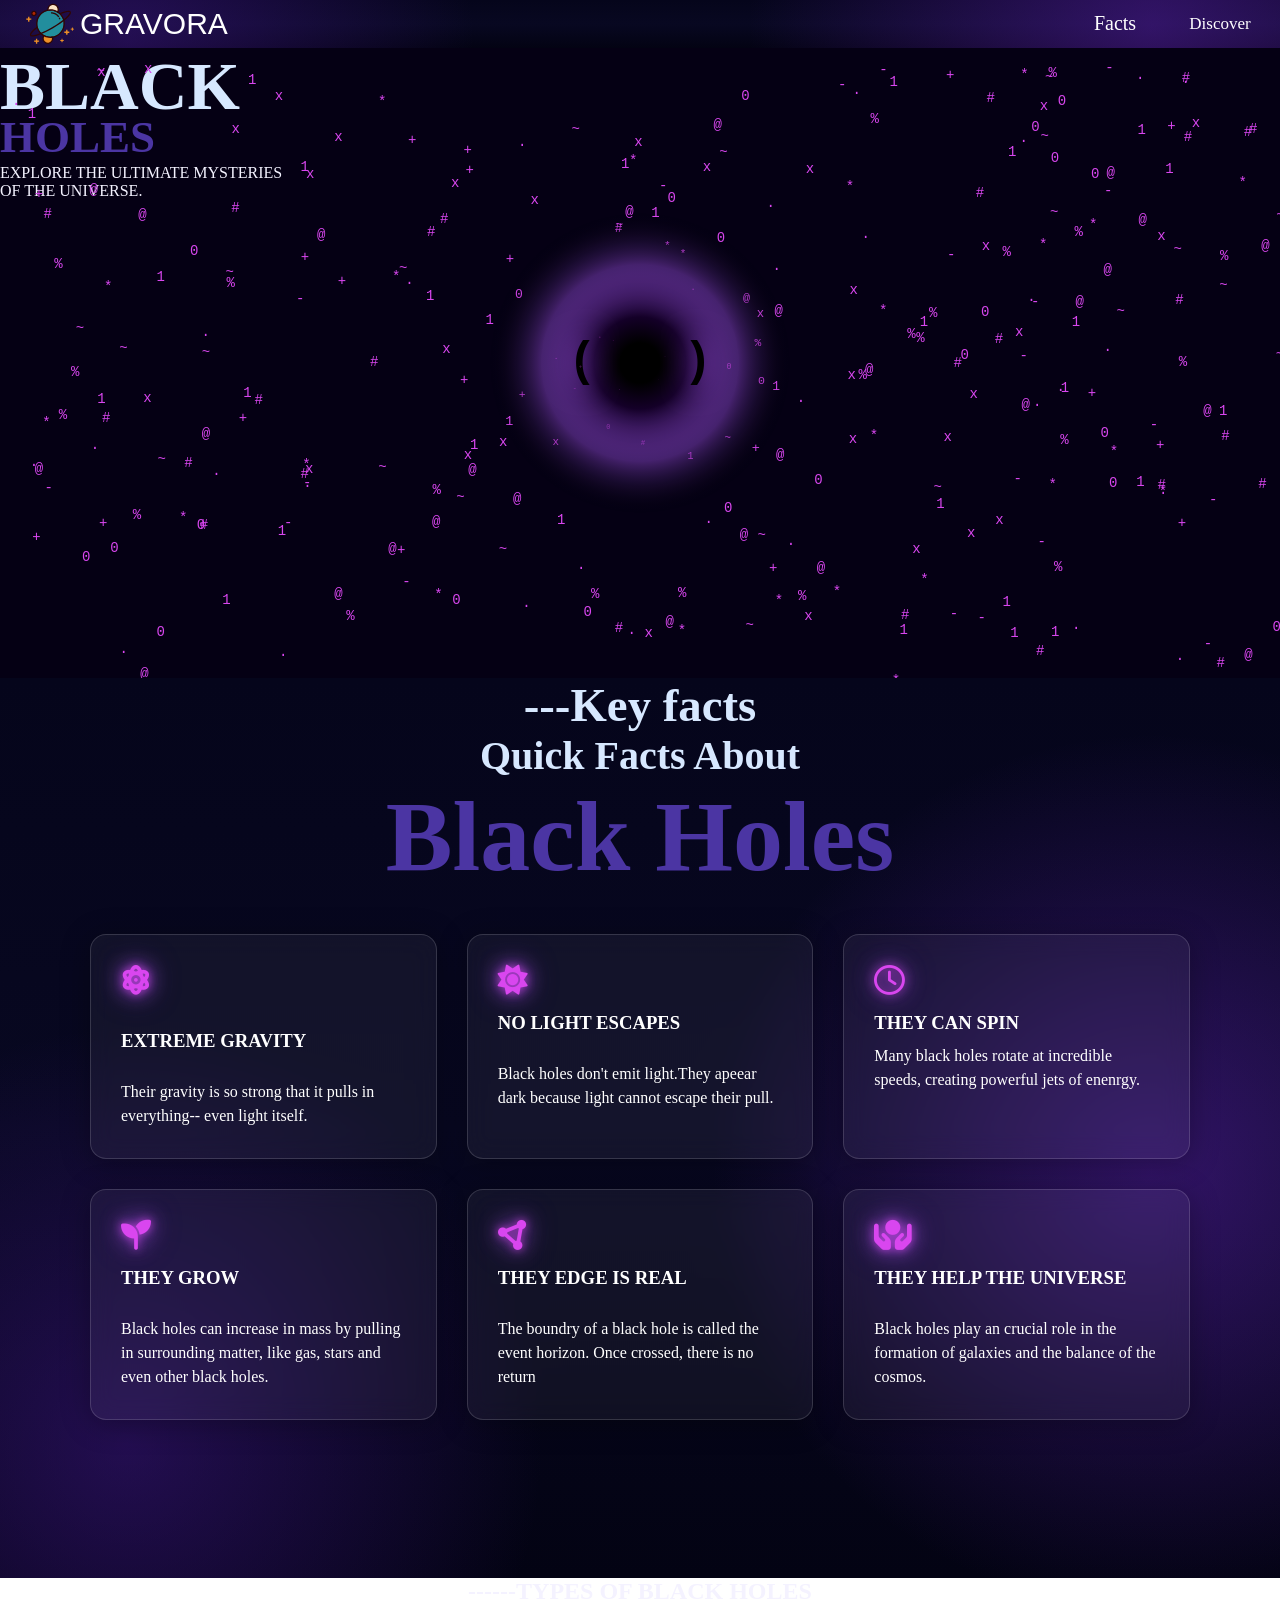
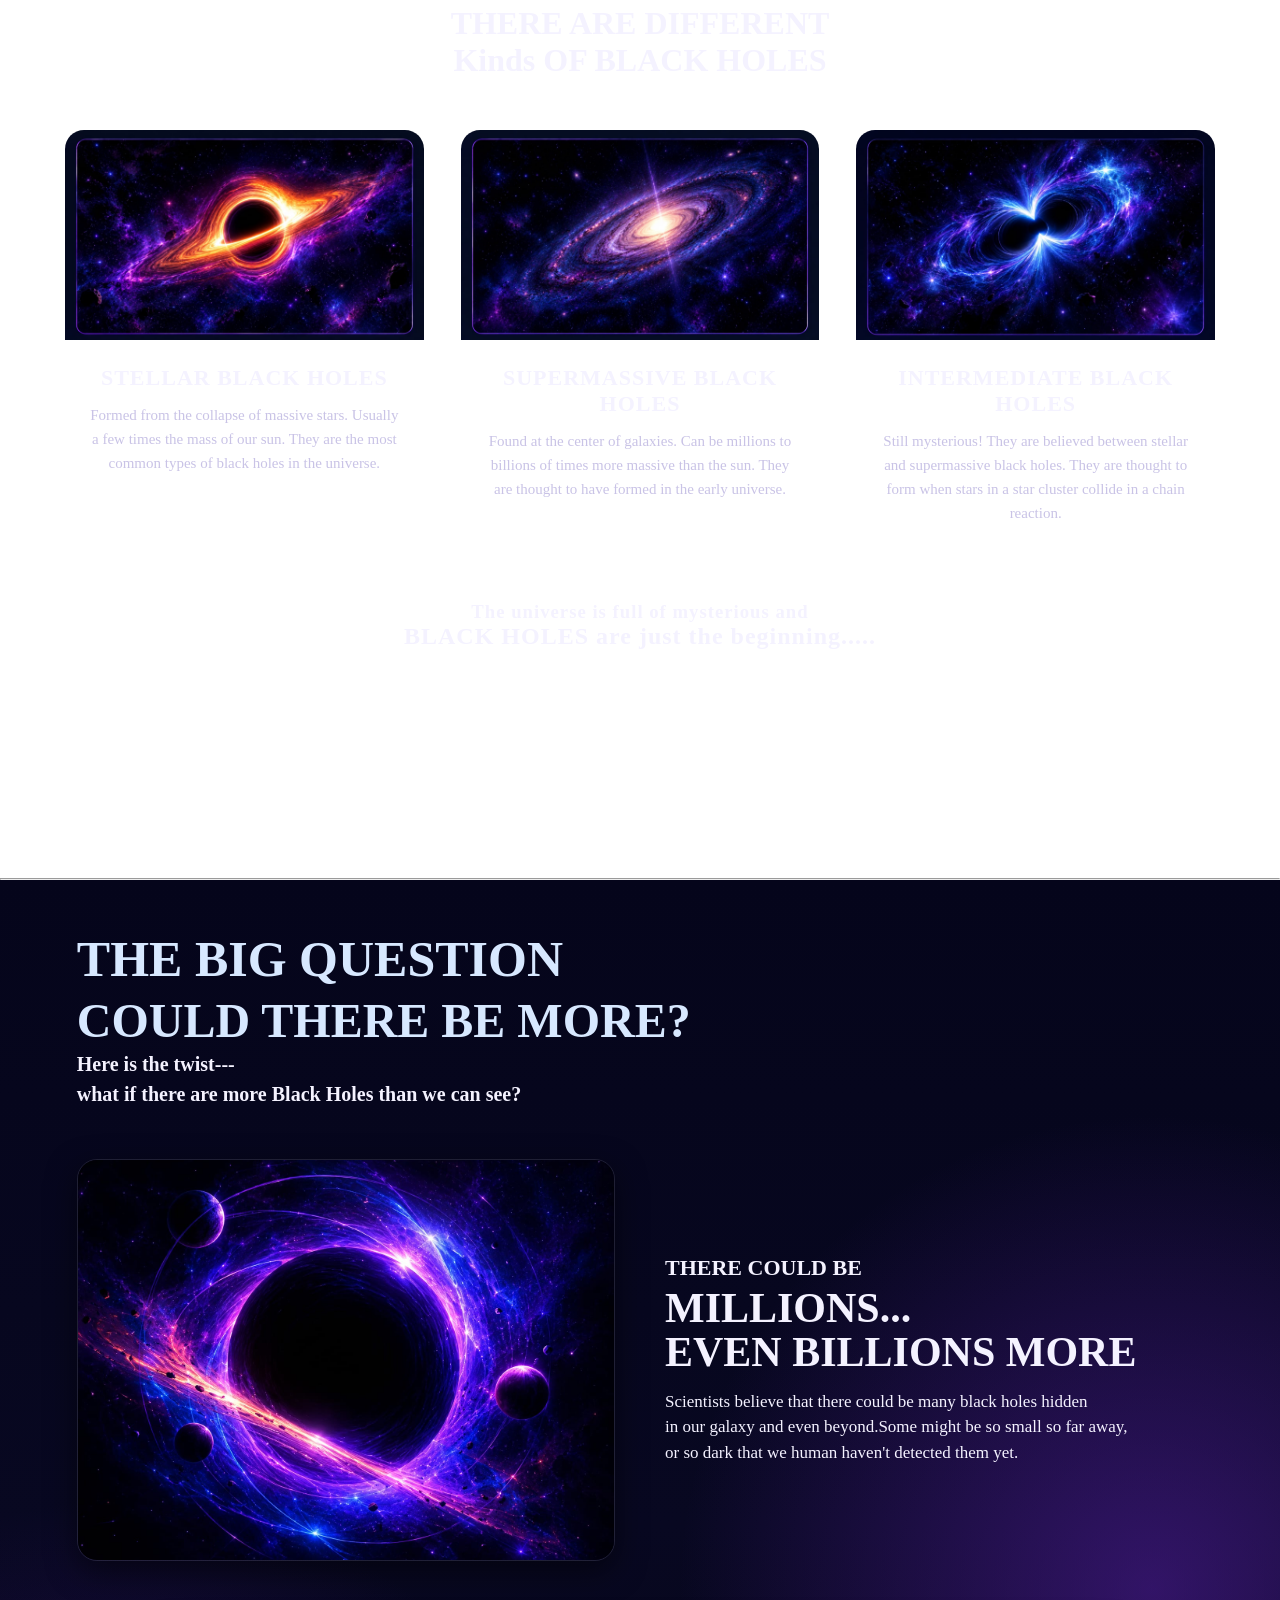
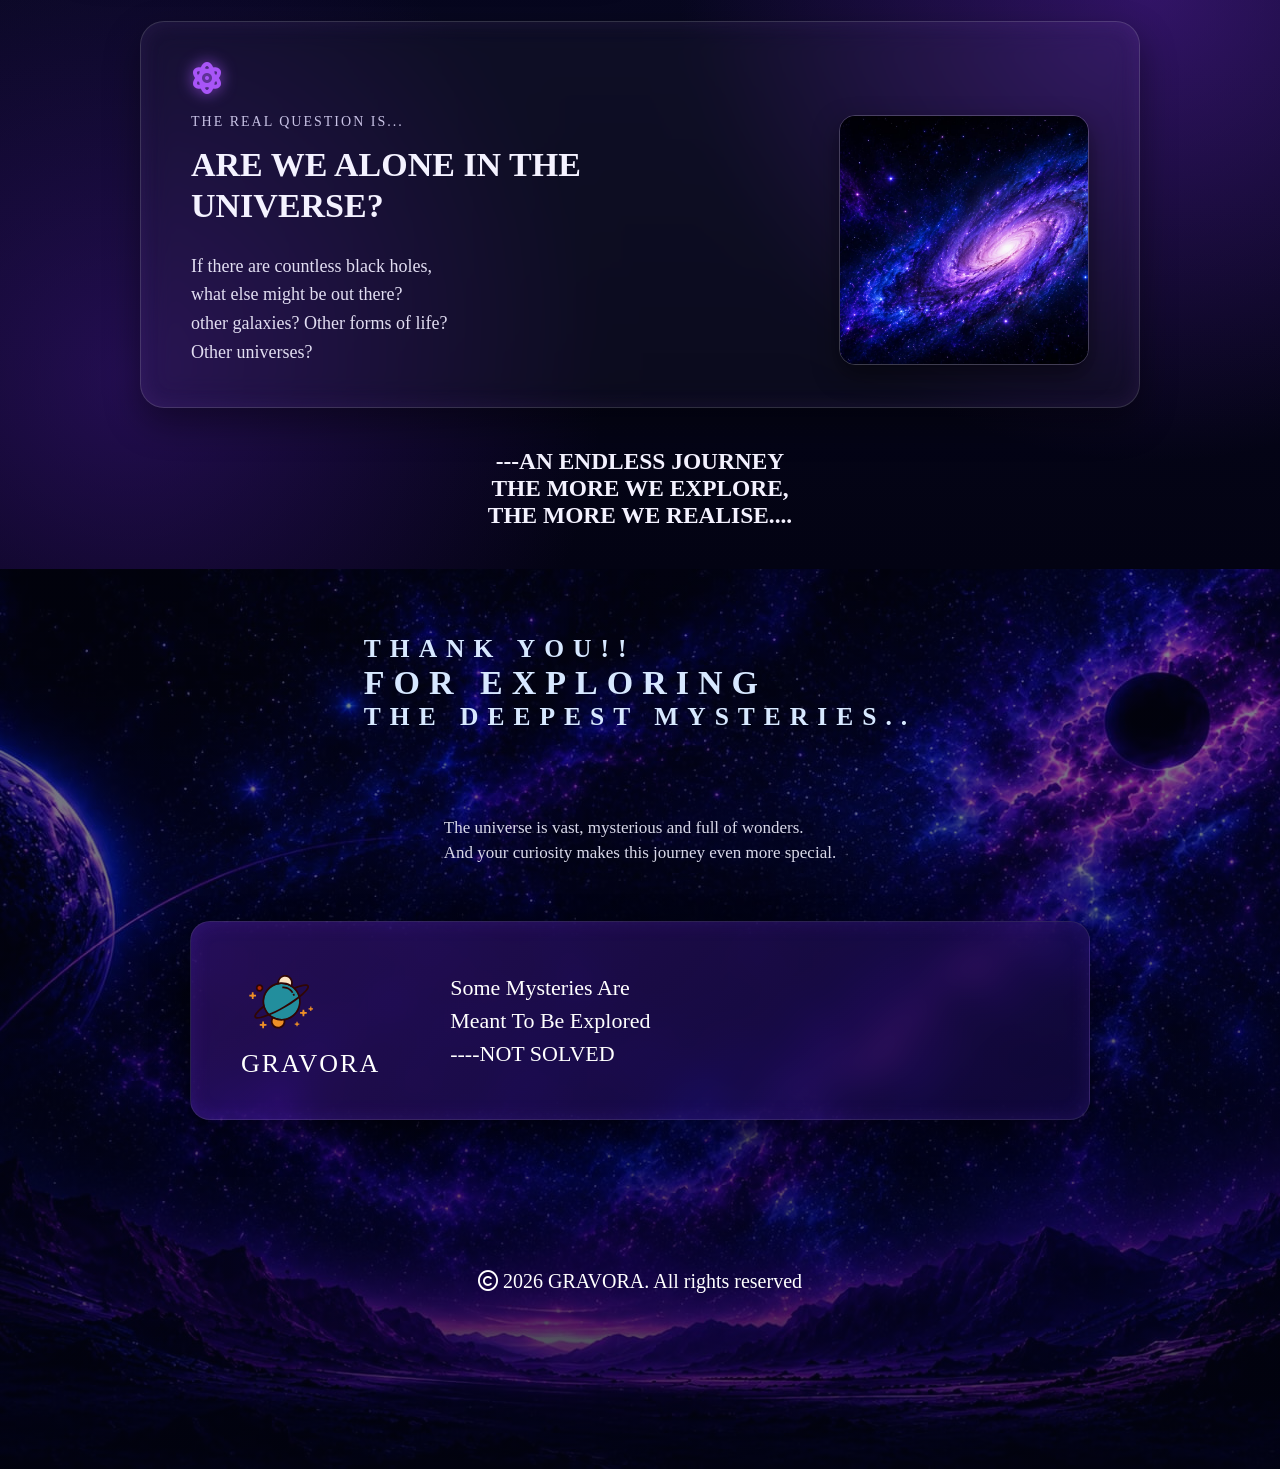
==== commit 5d1281cc: "all section ui part get responsive now" ====
--- a/index.html
+++ b/index.html
@@ -14,8 +14,8 @@
     <div class="logo-text"><p>GRAVORA</p></div>
     </div>
     <div class="navbutn">
-       <div class="facts"> <a href="#facts">Facts</a></div>
-       <div class="discover"><a href="#discover">Discover
+       <div class="facts"> <a href="facts.html">Facts</a></div>
+       <div class="discover"><a href="discover.html">Discover
        </a></div>
     </div>
 </div>  
@@ -24,15 +24,20 @@
         <canvas id="bhCanvas" role="img" aria-label="ASCII Black Hole Animation"></canvas>
         
         <!-- Yahan aap apne hero section ka text/buttons daal sakte hain -->
-        <div class="hero-content">
-            <h1>BLACK HOLE </h1>
-            <p>welcome to the GRAVOA</p>
+        <div class="hero-content1">
+            <h1>BLACK </h1>
+            </div>
+            <div class="hero-content2">
+                <h1>HOLES</h1>
+            </div>
+            <div class="hero-paragraph"><p>EXPLORE THE ULTIMATE MYSTERIES<BR>
+            OF THE UNIVERSE.</p>
         </div>
     </section>
    <!--Second page about for information -->
    <div class="page2">
    <div class="page2text">
-    <h3>Key facts</h3>
+    <h3>---Key facts</h3>
     </div>
     <div class="pagetext2">
     <h1>Quick Facts About</h1>
@@ -202,9 +207,7 @@
      </div>
         <!-- question box guys -->
         <div class="box">
-
             <i class="fa-solid fa-atom"></i>
-
             <p> THE REAL QUESTION IS...</p>
             <h2>ARE WE ALONE IN THE<br>
                 UNIVERSE?</h2>
@@ -233,9 +236,9 @@
    <!--Code for footer section-->
    <footer class="final-page">
     <div class="thank">
-    <h2>THANK YOU</h2>
+    <h2>THANK YOU!!</h2>
     <H1>FOR EXPLORING</H1>
-    <H2>THE DEEPEST MYSTERIES</H2>
+    <H2>THE DEEPEST MYSTERIES..</H2>
     </div>
     <div class="quote">
         <p>The universe is vast, mysterious and full of wonders.<br>
--- a/style.css
+++ b/style.css
@@ -17,7 +17,25 @@
     display:flex;
     justify-content:space-between;
     align-items:center;
-    background-color:#1d0958d8
+    background: linear-gradient(90deg, #202453 0%, #241561 50%, #33084e 100%);
+    background:
+      radial-gradient(
+        circle at 90% 55%, 
+        rgba(102,35,190,0.45),
+        transparent 35%
+ ),
+    radial-gradient(
+       circle at 10% 85%,
+     rgba(72,25,150,0.45),
+       transparent 30%
+       ),
+    linear-gradient(
+        180deg,
+        #05051b 0%,
+        #080821 50%,
+        #030313 100%
+        );
+    
 }
 .hero-section {
     position: relative;
@@ -25,6 +43,20 @@
     height: 630px; /* Aapki purani image ke hisaab se height */
     overflow: hidden; 
     background-color: #050014;
+}
+.hero-content1{
+    color:#D7E8FF;
+    font-size:45px;
+}
+.hero-content2{
+    color:#4B35A3;
+    font-size:30px;
+    line-height:0.5;
+
+}
+.hero-paragraph{
+    color:#f4f2ff;
+    margin-top:15px;
 }
 #bhCanvas {
     position: absolute;
@@ -49,6 +81,7 @@
     justify-content:space-evenly;
     align-items:center;
     gap:35px;
+    
 
 }
 .logo-text{
@@ -57,9 +90,7 @@
     font-family:sans-serif;
 }
 .facts{
-    border: 2px solid rgb(251, 248, 251);
-    color:rgb(34, 32, 36);
-    border-radius:10px;
+    color:rgb(222, 220, 224);
     height: 25px;
     width: 60px;
     display:flex;
@@ -70,8 +101,6 @@
     text-decoration:none;
 }
 .discover{
-    border:2px solid rgb(228, 220, 220);
-    border-radius:10px;
     height: 25px;
     width: 80px;
     display:flex;
@@ -81,15 +110,55 @@
    font-family:kohinoor;
    color:seashell;
 }
+.navbar a{
+    color:#ffffff;
+    text-decoration:none;
+    transition: all 0.4s ease-in-out;
+    display: inline-block;
+}
+.navbar a:hover{
+    color:#ffffff;
+    text-shadow: 0 0 5px #a855f7, 0 0 10px #a855f7, 0 0 20px #7c3aed,
+    0 0 40px #6366f1;
+    filter: drop-shadow(0 0 8px rgba(168, 85, 247, 0.6));
+}
 .page2text{
     margin-top:0px;
+    color:#D7E8FF;
+    text-align:center;
+    font-size:40px
 
+
+}
+.pagetext2{
+    color:#D7E8FF;
+    text-align:center;
+    font-size:20px;
 }
 .blk{
-    color:rgb(152, 8, 236);
+    color:#4B35A3;
+    text-align:center;
+    font-size:50px
+    
 }
 .page2{
-    background-color:rgb(48, 16, 48);
+    background:
+      radial-gradient(
+        circle at 90% 55%, 
+        rgba(102,35,190,0.45),
+        transparent 35%
+ ),
+    radial-gradient(
+       circle at 10% 85%,
+     rgba(72,25,150,0.45),
+       transparent 30%
+       ),
+    linear-gradient(
+        180deg,
+        #05051b 0%,
+        #080821 50%,
+        #030313 100%
+        );
     min-height:100vh;
     padding-bottom:40px;
     margin-top:0px;
@@ -110,8 +179,28 @@
     border-radius:16px;
     padding:30px;
     color:#ffffff;
-    height:260px;
+    min-height:100%;
+    height:auto;
     width:100%;
+    display:flex;
+    flex-direction:column;
+    justify-content:flex-start;
+}
+.glass-card i{
+    font-size: 30px;
+    color: #d946ef;
+    text-shadow: 0 0 10px rgba(217, 70, 239, 0.8), 
+    0 0 20px rgba(168, 85, 247, 0.6),
+    0 0 30px rgba(168, 85, 247, 0.6);
+    margin-bottom: 12px;
+}
+.glass-card h3{
+    margin-bottom: 10px;
+    margin-top: 5px;
+}
+.glass-card p{
+    margin: 0;
+    line-height: 1.5;
 }
 .page3 > h2,
 .page3 > h1 {
@@ -120,67 +209,89 @@
 .page3{
     position:relative;
     min-height:100vh;
-    background:radial-gradient(circle at 90% 55%, rgba(102,35,190,0.45),
-    transparent 35%),
-    radial-gradient(circle at 10% 85%, rgba(72,25,150,0.45),
-    transparent 30%),
-    linear-gradient(180deg,#05051b 0%,#080821 50%,#030313 100%);
+    background-image: url('forthpage.avif');
+    background-size: cover;
+    background-position: bottom center;
+    background-repeat: no-repeat;
+    background-attachment: fixed;
+    padding-bottom: 50px;
     color:#f4f2ff;
 }
 .info-cards{
     display:grid;
-    grid-template-columns:repeat(3, 400px);
-    justify-content:center;
+    grid-template-columns:repeat(auto-fit, minmax(300px, 1fr));
+    gap: 35px;
+    justify-items:center;
     flex-wrap:wrap;
-    gap:28px;
-    padding:50px;
-    align-items: flex-start;
+    padding:50px 5%;
+    max-width: 1300px;
+    margin: 0 auto;
 }
 .cards3{
-    border: 2px solid beige;
+    border: 1px solid rgba(255, 255, 255, 0.15);
     border-radius:20px;
-    height:400px;
-    width:400px;
+    background: rgba(255, 255, 255, 0.05);
+    backdrop-filter: blur(10px);
+    width: 100%;
+    max-width: 380px;
+    min-height: 420px;
     overflow: hidden;
+    display: flex;
+    flex-direction: column;
+    transition: transform 0.3s ease, box-shadow 0.3s ease;
+    
 }
 .bh-card img{
     width:100%;
     height:210px;
     object-fit:cover;
     display:block;
-    margin-top: 0px;
-    padding:0px;
 }
 .onetext{
-    padding:15px;
+    padding:25px 20px;
     margin-bottom:0px;
     font-size:15px;
     text-align:center;
-    color:#f4f2ff
+    color:#f4f2ff;
+    flex-grow: 1;
+    display: flex;
+    flex-direction: column;
+    justify-content: flex-start;
 }
 .secondtext{
-    padding:15px;
+    padding:25px 20px;
     margin-bottom:0px;
     font-size:15px;
     text-align:center;
-    color:#f4f2ff
+    color:#f4f2ff;
+    flex-grow: 1;
+    display:flex;
+    flex-direction:column;
+    justify-content:flex-start;
 }
 .thirdtext{
-    padding:15px;
+    padding:25px 20px;
     font-size:15px;
     text-align:center;
-    color:#f4f2ff
+    color:#f4f2ff;
+    flex-grow: 1;
+    display:flex;
+    flex-direction:column;
+    justify-content:flex-start;
 }
 .onetext h2,.secondtext h2,.thirdtext h2 {
     font-size: 22px;
     margin-bottom: 12px;
+    letter-spacing: 1px;
 }
 .onetext p,.secondtext p,.thirdtext p {
     font-size: 15px;
-    line-height: 1.4;
+    line-height: 1.6;
+    color:#c9c3e6;
 }
 .lasttext{
     text-align:center;
+    letter-spacing: 1px;
 }
 .fourthpage{
     position:relative;
@@ -208,10 +319,12 @@
 /* top heading guys starttext wala */
 .starttext{
     text-align: left;
-    margin-bottom: 5px;
+    margin-bottom:1px;
+    color:#D7E8FF;
+    font-size:50px;
 }
 .starttext h2 {
-    font-size: 24px;
+    font-size: 50px;
     margin-bottom: 5px;
 }
 .starttext h1 {
@@ -228,22 +341,21 @@
     display: grid;
     grid-template-columns: 1fr 1fr;
     align-items: center;
-    gap: 70px;
+    gap: 50px;
     max-width: 1200px;
-    margin: 0 auto;
+    margin: 50px auto;
 }
 /* black hole wali image */
 .blackholeimg{
     width: 100%;
-    max-width: 500px;
-    height: 380px;
-    margin: 0;
-    border: 2px solid white;
+    border-radius: 20px;
+    box-shadow: 0 10px 30px rgba(0, 0, 0, 0.5);
+    border: 1px solid rgba(255, 255, 255, 0.1);
     overflow: hidden
 }
 .blackholeimg img {
     width: 100%;
-    height: 100%;
+    max-height: 400px;
     object-fit: cover;
     display: block;
 }
@@ -267,43 +379,81 @@
     line-height: 1.5;
 }
 .box{
-    width: min(900px, 100%);
+    width: min(1000px, 90%);
     min-height: 220px;
-    margin: 55px auto 0;
-    border: 2px solid rgba(255,255,255,0.25);
-    border-radius: 15px;
-    padding: 25px;
+    margin: 60px auto 40px;
+    background: rgba(255, 255, 255, 0.03);
+    backdrop-filter: blur(15px);
+    -webkit-backdrop-filter: blur(15px);
+    border: 1px solid rgba(255, 255, 255, 0.15);
+    border-radius: 24px;
+    box-shadow: 0 15px 35px rgba(0, 0, 0, 0.4), inset 0 0 20px rgba(168, 85, 247, 0.1);
+    display:grid;
+    padding: 40px 50px;
     display: grid;
-    grid-template-columns: 1fr 200px;
-    column-gap: 30px;
+    grid-template-columns: 1fr 250px;
+    column-gap: 50px;
+    row-gap: 10px;
     align-items: center;
 }
 .box > i {
-    font-size: 25px;
+    font-size: 32px;
+    color:#a855f7;
+    text-shadow: 0 0 15px rgba(168, 85, 247, 0.8);
     grid-column: 1 / -1;
+    margin-bottom: 10px;
 }
 .box > p {
-    font-size: 16px;
+    font-size: 14px;
+    color:#c9c3e6;
+    letter-spacing: 2px;
     margin-bottom: 5px;
+    grid-column: 1;
 }
 .box h2 {
-    font-size: 25px;
-    margin: 0;
+    font-size: 34px;
+    margin: 0 0 15px 0;
+    line-height: 1.2;
 }
 .monster {
     grid-column: 2;
-    grid-row: 2 / span 2;
+    grid-row: 2 / span 3;
+    display: flex;
+    justify-content: center;
+    align-items: center;
 }
 .monster img {
-    width: 180px;
-    height: 180px;
+    width: 100%;
+    height: auto;
+    aspect-ratio: 1 / 1;
     object-fit: cover;
-    border-radius: 10px;
+    border-radius: 16px;
+    border: 1px solid rgba(255, 255, 255, 0.2);
+    box-shadow: 0 10px 25px rgba(0, 0, 0, 0.5);
+}
+@media (max-width: 850px){
+    .box {
+        grid-template-columns: 1fr;
+        padding: 35px 25px;
+        text-align: center;
+        gap: 15px;
+    }
+    .monster {
+        margin-top: 20px;
+        grid-column: 1;
+        grid-row: auto;
+    }
 }
 .paragraph {
     grid-column: 1;
 }
-.paragrapgh P {
+.paragraph h3{
+    font-size: 18px;
+    line-height: 1.6;
+    color: #e2def2;
+    font-weight: 400;
+}
+.paragraph P {
     font-size: 16px;
     line-height: 1.5;
 }
@@ -311,14 +461,7 @@
     text-align:center;
     font-size:20px;
 }
-@media (max-width: 1250px){
-    .info-cards {
-         grid-template-columns:1fr;
-         justify-items:center;
-         padding:30px 20px;
-    }
-     
-}
+ 
 @media (max-width: 900px){
     .cards-grid {
         grid-template-columns: repeat(2, 1fr);
@@ -359,30 +502,11 @@
     .TEXT h3 {
         font-size: 20px;
     }
-
     .TEXT h1 {
         font-size: 35px;
     }
-
     .TEXT p {
         font-size: 16px;
-    }
-    .box {
-        grid-template-columns: 1fr;
-        margin-top: 40px;
-        padding: 20px;
-    }
-    .monster {
-        grid-column: auto;
-        grid-row: auto;
-        margin-top: 20px;
-    }
-    .monster img {
-        width: 150px;
-        height: 150px;
-    }
-    .paragrapgh {
-        grid-column: auto;
     }
     .bottomtext {
         margin-top: 35px;
@@ -409,7 +533,7 @@
     font-size:17px;
     letter-spacing:9px;
     margin: 0 0 18px;
-    color:#eee;
+    color:#D7E8FF;
 }
 .quote{
     margin-top:65px;
@@ -421,27 +545,97 @@
     width: min(900px,90%);
     min-height:160px;
     margin-top: 55px;
-    padding: 30px 55px 30px 45px;
+    padding:  40px 50px;
     display:flex;
     align-items: center;
+    flex-wrap: wrap;
     gap:70px;
-    border: 1px solid rgba (120,70,255,0.65);
-    border-radius:18px;
-    background: linear-gradient( 120deg, rgba(48,20,100,072),
-    rgba(19,10,62,0.5));
-    backdrop-filter:blur(12px);
-    box-shadow: 0 0 35px rgba(90, 40, 255,0.18), inset 0 0 25px
-    rgba(120,60,255,0.08);
+    border: 1px solid rgba(255, 255, 255, 0.1);
+    border-radius:20px;
+    background: linear-gradient( 135deg, rgba(72, 25, 150, 0.5), rgba(19, 10, 62, 0.7));
+    backdrop-filter:blur(15px);
+    -webkit-backdrop-filter: blur(15px);
+    box-shadow: 0 15px 35px rgba(0, 0, 0, 0.5), inset 0 0 20px
+    rgba(120,60,255,0.15);
+}
+.gravora-logo {
+    font-size:30px;
+    flex-direction: column;
+    align-items: center;
+    gap: 10px;
+}
+.gravora-logo img {
+    width: 80px;
+    height: auto;
 }
 .gravora-logo p{
-    font-size:30px;
+    font-size: 26px;
+    margin: 0;
+    font-weight: 600px;
+    letter-spacing: 2px;
 }
 .gravora-text{
-    font-size:25px;
-    display:flex;
-    align-items:flex-end;
+    font-size: 22px;
+    line-height: 1.5;
+    text-align: left;
+    flex: 1;
+    min-width:280px;
 }
 .copyright{
     margin-top:150px;
     font-size:20px;
+}
+@media (max-width: 768px){
+    .gravora-card{
+        flex-direction:column;
+        text-align: center;
+        padding: 30px 20px;
+        gap: 25px;
+        border-radius: 15px;
+    }
+    .gravora-text{
+        font-size: 18px;
+        text-align: center;
+        min-width: 100%;
+    }
+    .gravora-logo p{
+        font-size: 22px;
+    }
+}@media (max-width: 600px){
+    .cards-grid {
+        grid-template-columns: 1fr;
+        width: 90%;
+    }
+    .glass-card {
+        min-height: auto;
+        height: auto;
+        padding: 25px 20px;
+    }
+}
+@media (max-width: 850px {
+    .question-content {
+        grid-template-columns: 1fr;
+        gap: 35px;
+    }
+    .box {
+        grid-template-columns: 1fr;
+        padding: 35px 25px;
+        text-align: center;
+        gap: 15px;
+    }
+    .box > i, .box h2, .paragraph, .monster, .box > p {
+        grid-column: 1;
+        grid-row: auto;
+    }
+    .paragraph{
+        grid-column: auto;
+    }
+    .monster{
+        margin-top: 20px;
+        grid-column: 1;
+        grid-row: auto;
+    }
+    .monster img {
+        max-width: 250px;
+    }
 }
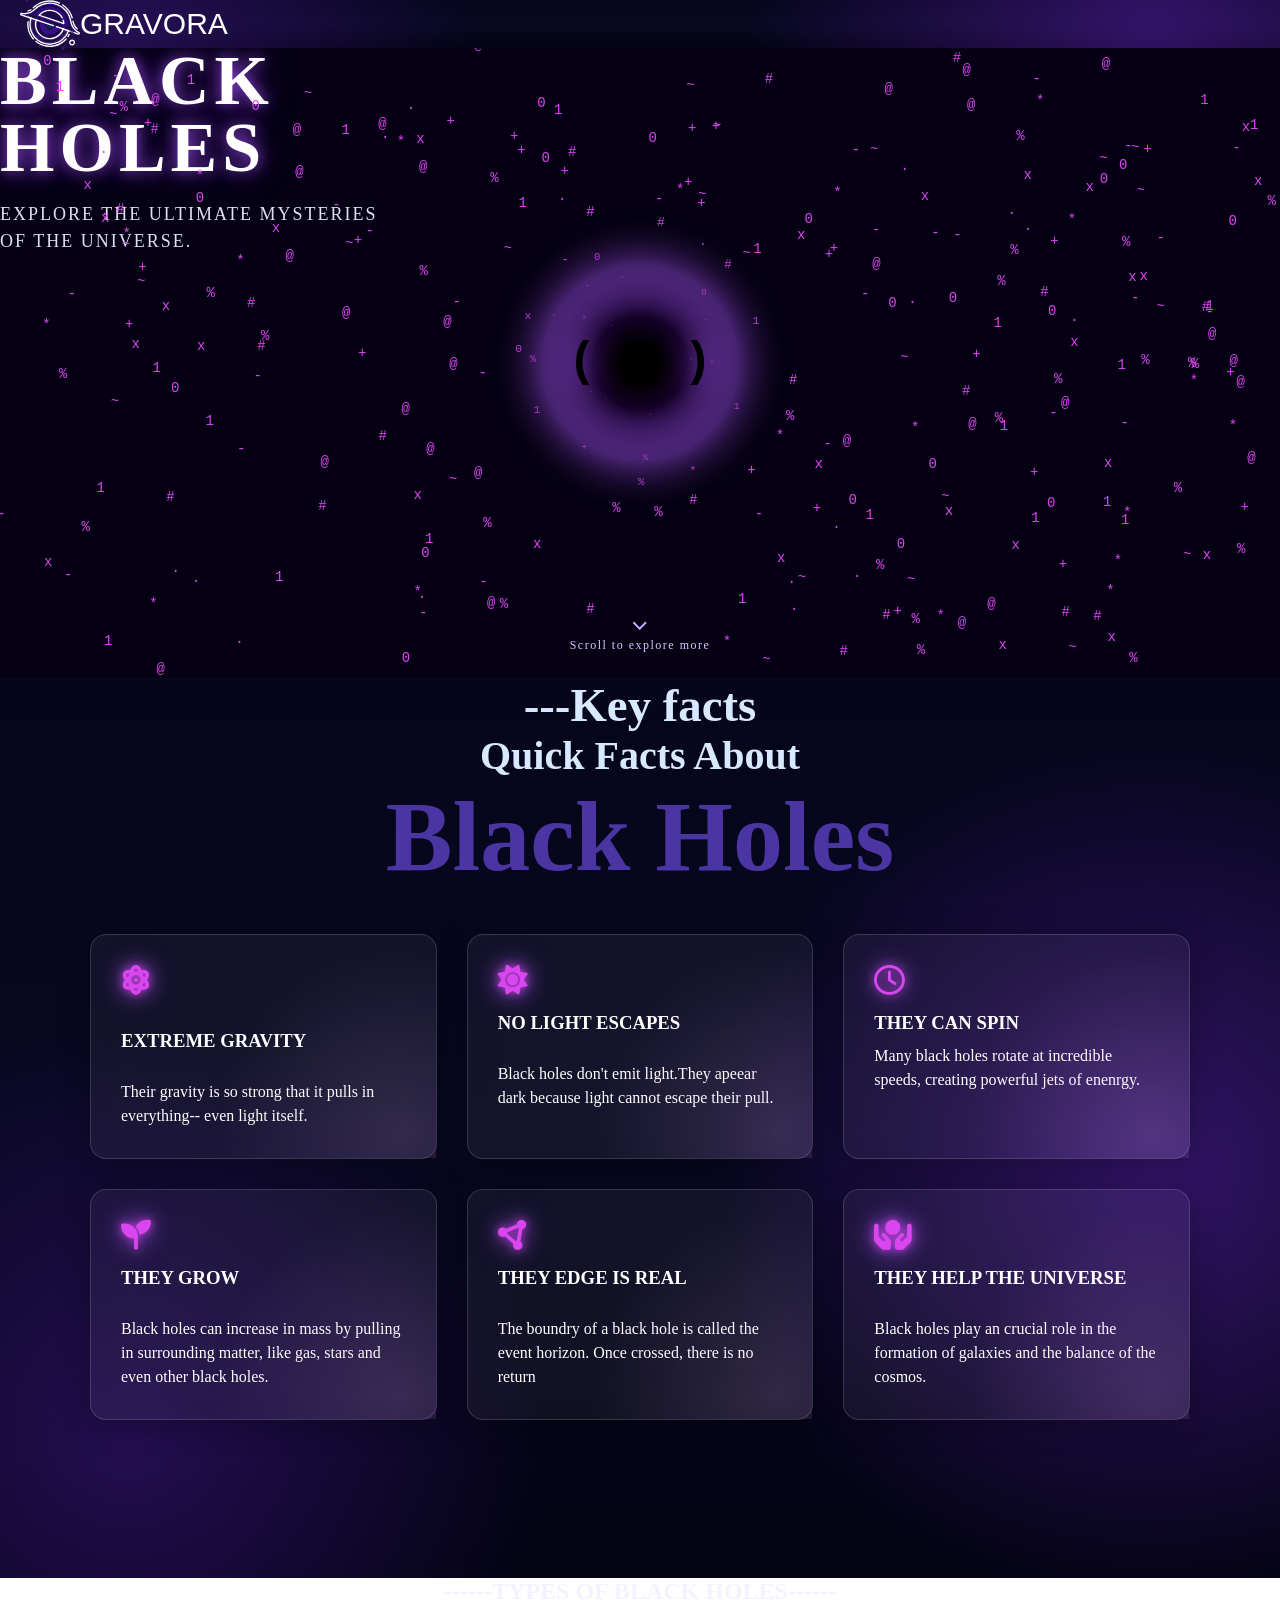
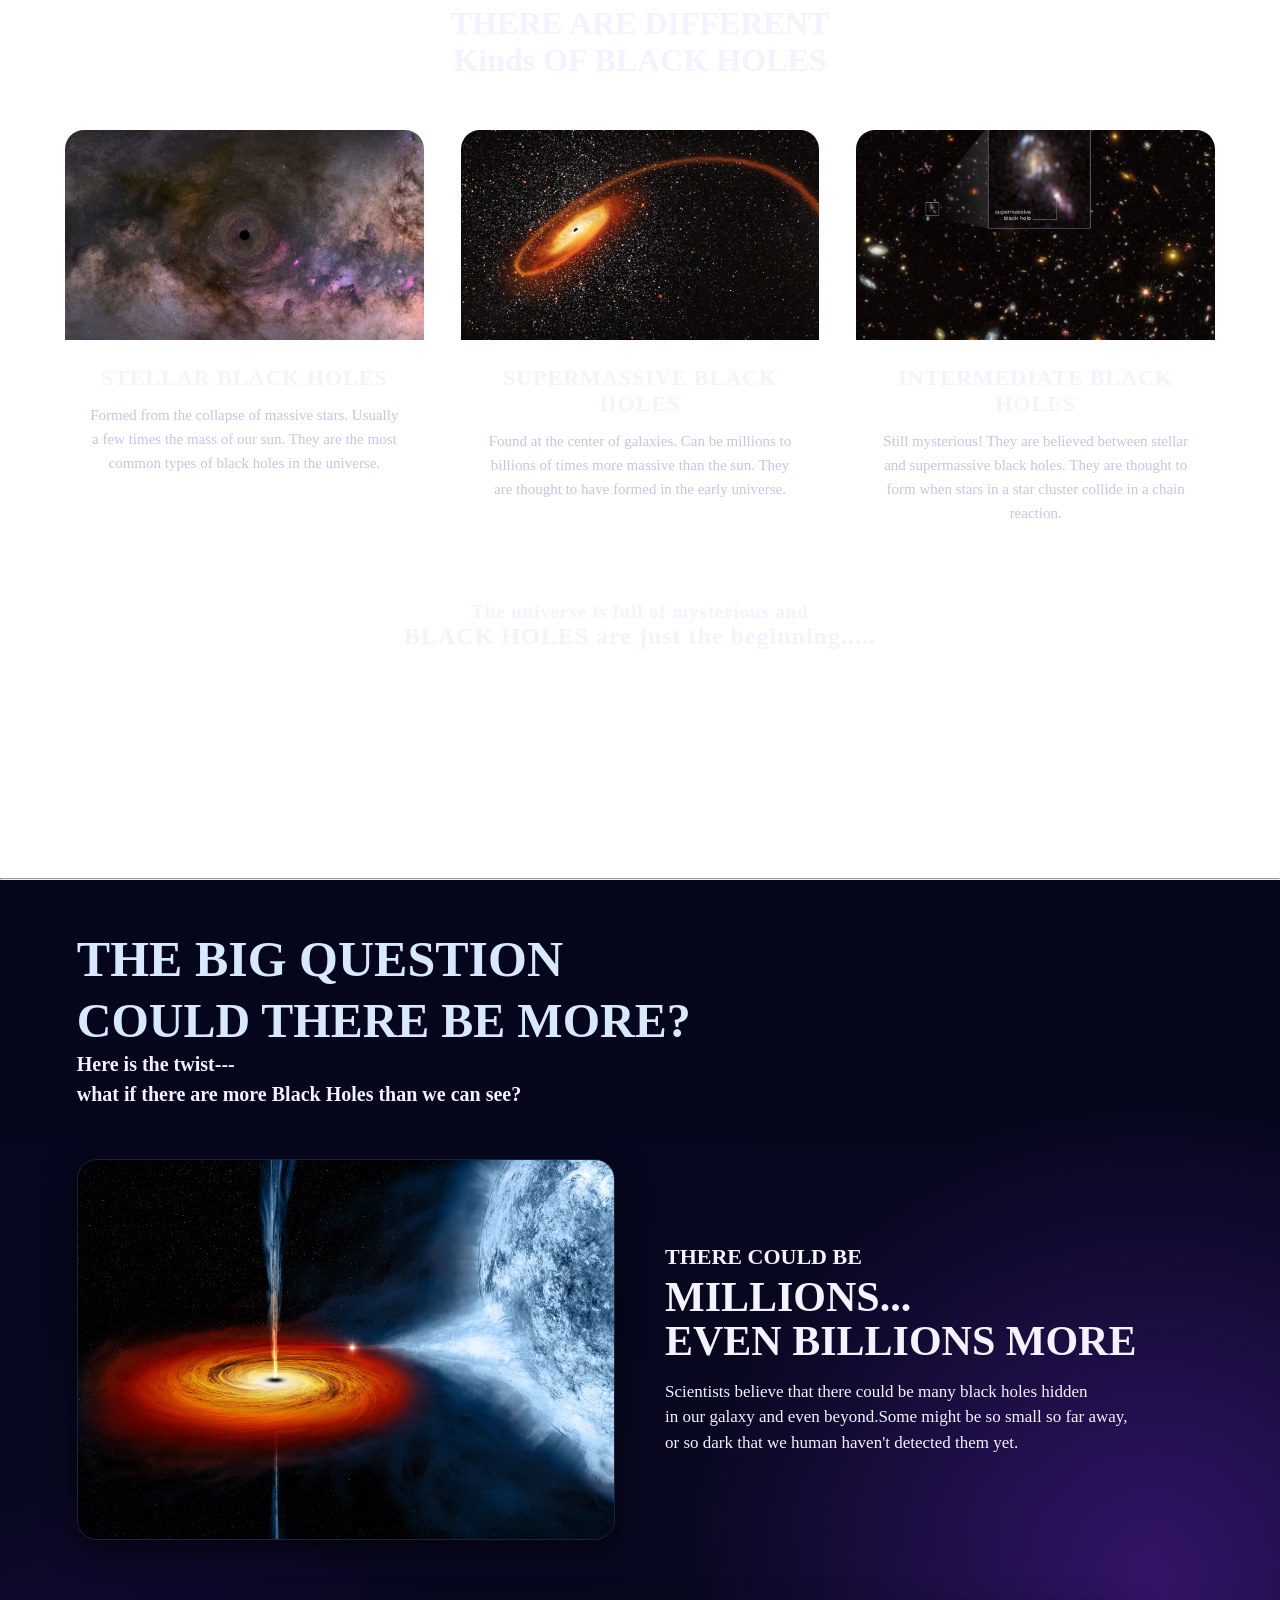
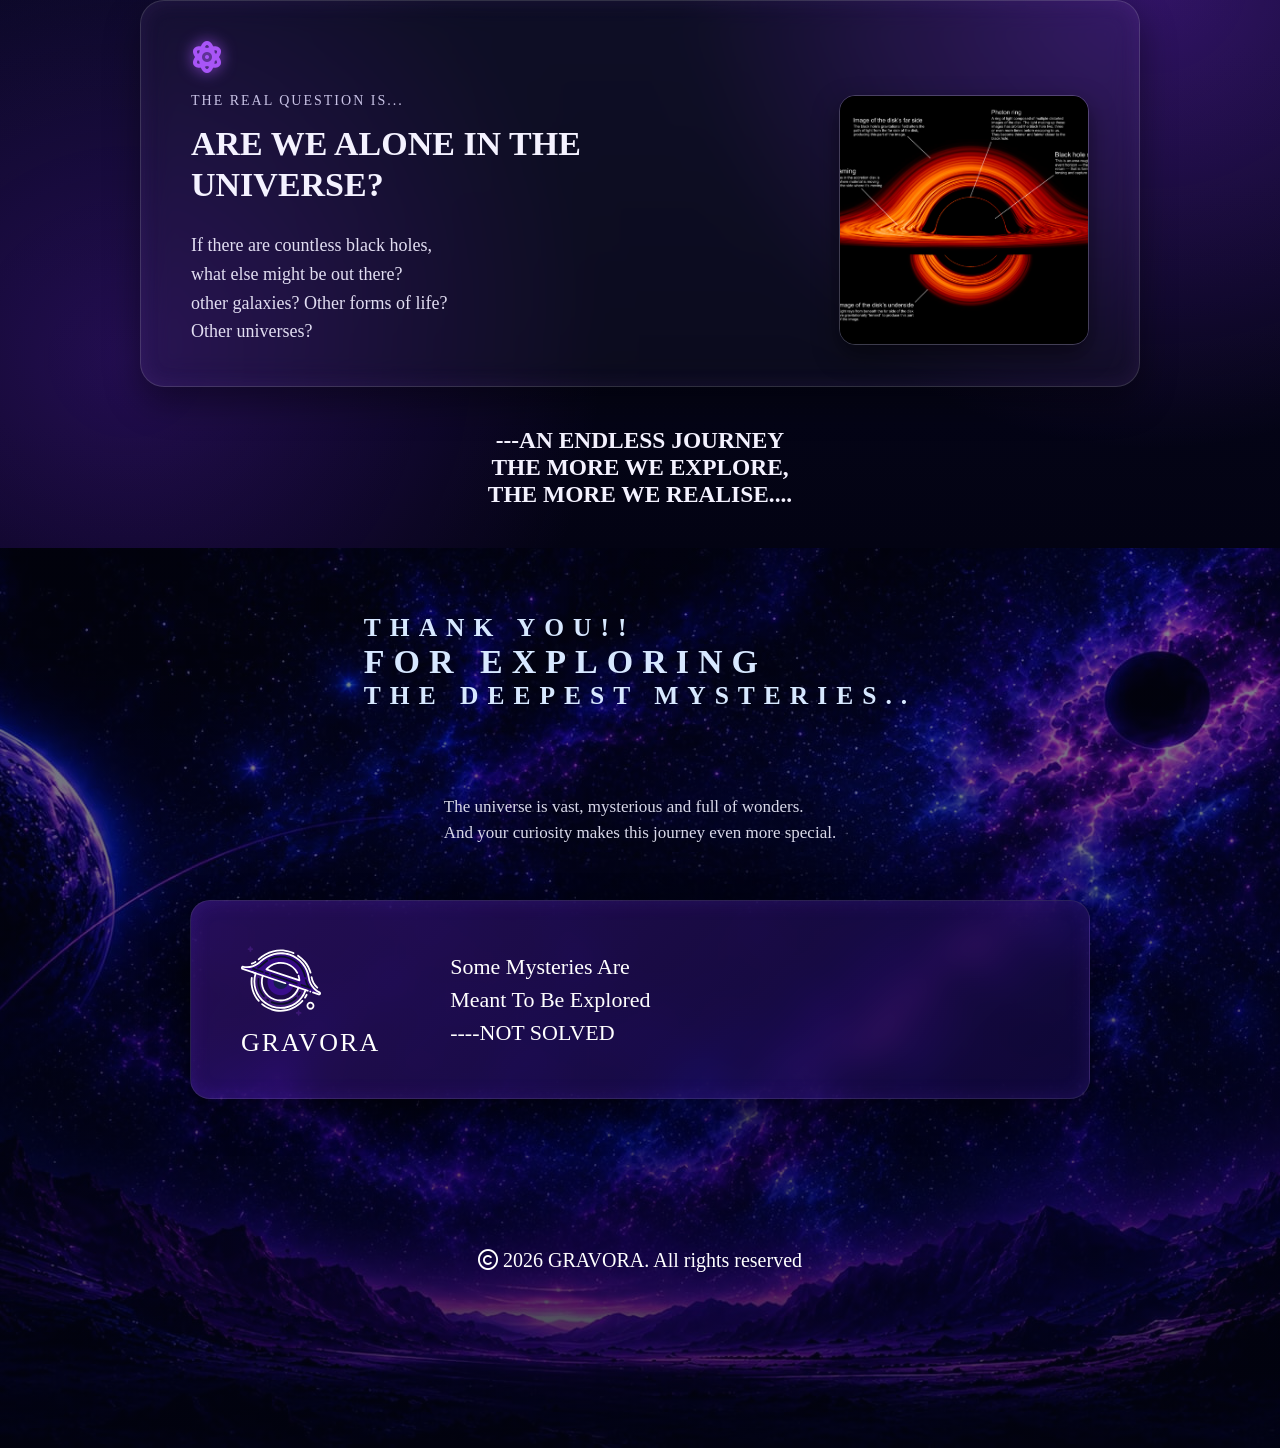
==== commit 28b50432: "overall project is done now its ready to ship over snowglobe" ====
--- a/index.html
+++ b/index.html
@@ -4,25 +4,21 @@
     <meta charset="UTF-8">
     <meta name="viewport" content="width=device-width, initial-scale=1.0">
     <title>The mystery</title>
+    <link rel="icon" type="image/svg" href="favicon.svg">
     <link rel="stylesheet" href="style.css">
     <link rel="stylesheet" href="https://cdnjs.cloudflare.com/ajax/libs/font-awesome/6.4.0/css/all.min.css">
 </head>
 <body>
 <div class="navbar"> 
     <div class="logo">
-    <img src="logo.svg" alt="Logo" Hspace="10" Vspace="10" width="60">
+    <img src="download.svg" alt="Logo" Hspace="10" Vspace="10" width="60">
     <div class="logo-text"><p>GRAVORA</p></div>
-    </div>
-    <div class="navbutn">
-       <div class="facts"> <a href="facts.html">Facts</a></div>
-       <div class="discover"><a href="discover.html">Discover
-       </a></div>
     </div>
 </div>  
 <main>
      <section class="hero-section" id="heroWrapper">
         <canvas id="bhCanvas" role="img" aria-label="ASCII Black Hole Animation"></canvas>
-        
+        <div class="hero-text-container"></div>
         <!-- Yahan aap apne hero section ka text/buttons daal sakte hain -->
         <div class="hero-content1">
             <h1>BLACK </h1>
@@ -30,9 +26,13 @@
             <div class="hero-content2">
                 <h1>HOLES</h1>
             </div>
-            <div class="hero-paragraph"><p>EXPLORE THE ULTIMATE MYSTERIES<BR>
+            <div class="hero-paragraph"><p>EXPLORE THE ULTIMATE MYSTERIES<br>
             OF THE UNIVERSE.</p>
         </div>
+    <div class="scroll-down">
+        <span></span>
+        <p>Scroll to explore more</p>
+    </div>
     </section>
    <!--Second page about for information -->
    <div class="page2">
@@ -100,7 +100,7 @@
    </div>
     <div class="page3">
 
-    <h2>------TYPES OF BLACK HOLES</h2>
+    <h2>------TYPES OF BLACK HOLES------</h2>
 
     <h1>
         THERE ARE DIFFERENT<br>
@@ -112,7 +112,12 @@
         <!-- CARD 1 -->
         <div class="cards3">
             <div class="bh-card">
-                <img src="1st.jpeg" alt="stellar">
+                <a href="https://science.nasa.gov/asset/hubble/illustration-of-an-isolated-black-hole/"
+   target="_blank"
+   rel="noopener noreferrer">
+
+                <img src="stellar2.avif" alt="stellar">
+                </a>
             </div>
 
             <div class="onetext">
@@ -129,7 +134,11 @@
         <!-- CARD 2 -->
         <div class="cards3">
             <div class="bh-card">
-                <img src="2nd.jpeg" alt="supermassive">
+                 <a href="https://science.nasa.gov/asset/hubble/illustration-of-black-hole-system/"
+   target="_blank"
+   rel="noopener noreferrer">
+                <img src="stellar3.avif" alt="supermassive">
+                </a>
             </div>
 
             <div class="secondtext">
@@ -146,7 +155,11 @@
         <!-- CARD 3 -->
         <div class="cards3">
             <div class="bh-card">
-                <img src="3rd.jpeg" alt="intermediate">
+                   <a href="https://science.nasa.gov/asset/hubble/supermassive-black-holes-in-hubble-ultra-deep-field/"
+   target="_blank"
+   rel="noopener noreferrer">
+                <img src="stellar4.avif" alt="intermediate">
+                </a>
             </div>
 
             <div class="thirdtext">
@@ -188,7 +201,7 @@
         <div class="question-content">
 
             <div class="blackholeimg">
-                <img src="side.jpeg" alt="black hole" >
+                <img src="blackhole.avif" alt="black hole" >
             </div>
         
         <div class="TEXT">
@@ -213,7 +226,7 @@
                 UNIVERSE?</h2>
         
             <div class="monster">
-                <img src="boximage.jpeg" alt="universe" >
+                <img src="blackhole2.avif" alt="universe" >
             </div>
 
             <div class="paragraph">
@@ -246,7 +259,7 @@
     </div>
     <div class="gravora-card">
         <div class="gravora-logo">
-            <img src="logo.svg" alt="Logo" height="100" width="100">
+            <img src="download.svg" alt="Logo" height="100" width="100">
             <p>GRAVORA</p>
             </div>
             <div class="gravora-text">
--- a/style.css
+++ b/style.css
@@ -44,19 +44,38 @@
     overflow: hidden; 
     background-color: #050014;
 }
-.hero-content1{
-    color:#D7E8FF;
-    font-size:45px;
-}
-.hero-content2{
-    color:#4B35A3;
-    font-size:30px;
-    line-height:0.5;
-
-}
-.hero-paragraph{
-    color:#f4f2ff;
-    margin-top:15px;
+.hero-content1 h1, .hero-content2 h1 {
+     font-size: 70px;
+     margin: 0;
+     line-height: 0.95;
+     color: #ffffff;
+     letter-spacing: 5px;
+     text-shadow: 0 0 15px rgba(168, 85, 247, 0.8), 0 0 30px rgba(102, 35, 190, 0.6);
+}
+.hero-paragraph p {
+     font-size: 18px;
+     color: #e2def2;
+     margin-top: 20px;
+     letter-spacing: 2px;
+     line-height: 1.5;
+     text-align: left;
+}
+@media (max-width: 768px) {
+    .hero-text-container {
+        right: 5%;
+        top: 25%;
+        left: 5%;
+        transform: none;
+        align-items: flex-start;
+    }
+    .hero-content1 h1, .hero-content2 h1 {
+        font-size: 45px;
+        letter-spacing: 3px;
+    }
+    .hero-paragraph p {
+        font-size: 14px;
+        text-align: left;
+    }
 }
 #bhCanvas {
     position: absolute;
@@ -67,14 +86,23 @@
     z-index: 0; 
     pointer-events: none; /* Text select karne me dikkat na ho */
 }
-.hero-text {
-    position: relative;
+.hero-text-container {
+    position: absolute;
+    top: 50%;
+    left: 6%;
+    transform: translateY(-50%);
     z-index: 10;
     display: flex;
-    justify-content: center;
-    align-items: center;
-    height: 100%;
-    color: white;
+    flex-direction: column;
+    align-items: flex-start;
+    background: transparent;
+    backdrop-filter:  none;
+    -webkit-backdrop-filter:  none;
+    border:  none;
+    padding:  0;
+    width: fit-content;
+    border-radius: 20px;
+    box-shadow: 0 15px 35px rgba(0, 0, 0, 0.5), inset 0 0 20px rgba(168, 85, 247, 0.1);
 }
 .navbutn{
     display:flex;
@@ -121,6 +149,36 @@
     text-shadow: 0 0 5px #a855f7, 0 0 10px #a855f7, 0 0 20px #7c3aed,
     0 0 40px #6366f1;
     filter: drop-shadow(0 0 8px rgba(168, 85, 247, 0.6));
+}
+.scroll-down{
+    position:absolute;
+    bottom:25px;
+    left:50%;
+    transform: translatex(-50%);
+    text-align:center;
+    color:#d8c9ff;
+    font-size:12px;
+    letter-spacing:1.5px;
+}
+.scroll-down span{
+    display:block;
+    width:10px;
+    height:10px;
+    border-right: 2px solid #c9a8ff;
+    border-bottom: 2px solid #c9a8ff;
+    transform: rotate(45deg);
+    margin: 0 auto  10px;
+    animation: scrollArrow 1.5s infinite;
+}
+@keyframes scrollArrow{
+    0%, 100%{
+        transform: rotate(45deg) translate(0,0);
+        opacity:0.5;
+    }
+    50%{
+        transform: rotate(45deg) translate(5px,5px);
+        opacity:1;
+    }
 }
 .page2text{
     margin-top:0px;
@@ -185,6 +243,33 @@
     display:flex;
     flex-direction:column;
     justify-content:flex-start;
+    transition: transform 0.45s cubic-bezier(0.25, 1, 0.5,1),
+    border-color 0.45s ease,background 0.45s ease;
+
+}
+.glass-card::before{
+    content:"";
+    position:absolute;
+    top:-110px;
+    left:-110px;
+    width:220px;
+    height:220px;
+    background : radical-gradient( circle, rgba(157, 78, 221, 0.6) 0%,
+    rgba(60,9,108,0.25) 50%,
+    transparent 70%);
+    filter:blur(15px);
+    opacity:0.15;
+    transition: opacity 0.5s ease,
+    transform 0.65s cubic-bezier(0.25, 1, 0.5, 1);
+    z-index:-1;
+}
+.glass-card::after{
+    content:"";
+    position:absolute;
+    inset:0;
+    background: radial-gradient(circle at 90% 90%,
+    rgba(224,170,255,0.15),
+    transparent 50%);
 }
 .glass-card i{
     font-size: 30px;
@@ -612,7 +697,7 @@
         padding: 25px 20px;
     }
 }
-@media (max-width: 850px {
+@media (max-width: 850px) {
     .question-content {
         grid-template-columns: 1fr;
         gap: 35px;
@@ -638,4 +723,4 @@
     .monster img {
         max-width: 250px;
     }
-}+}
